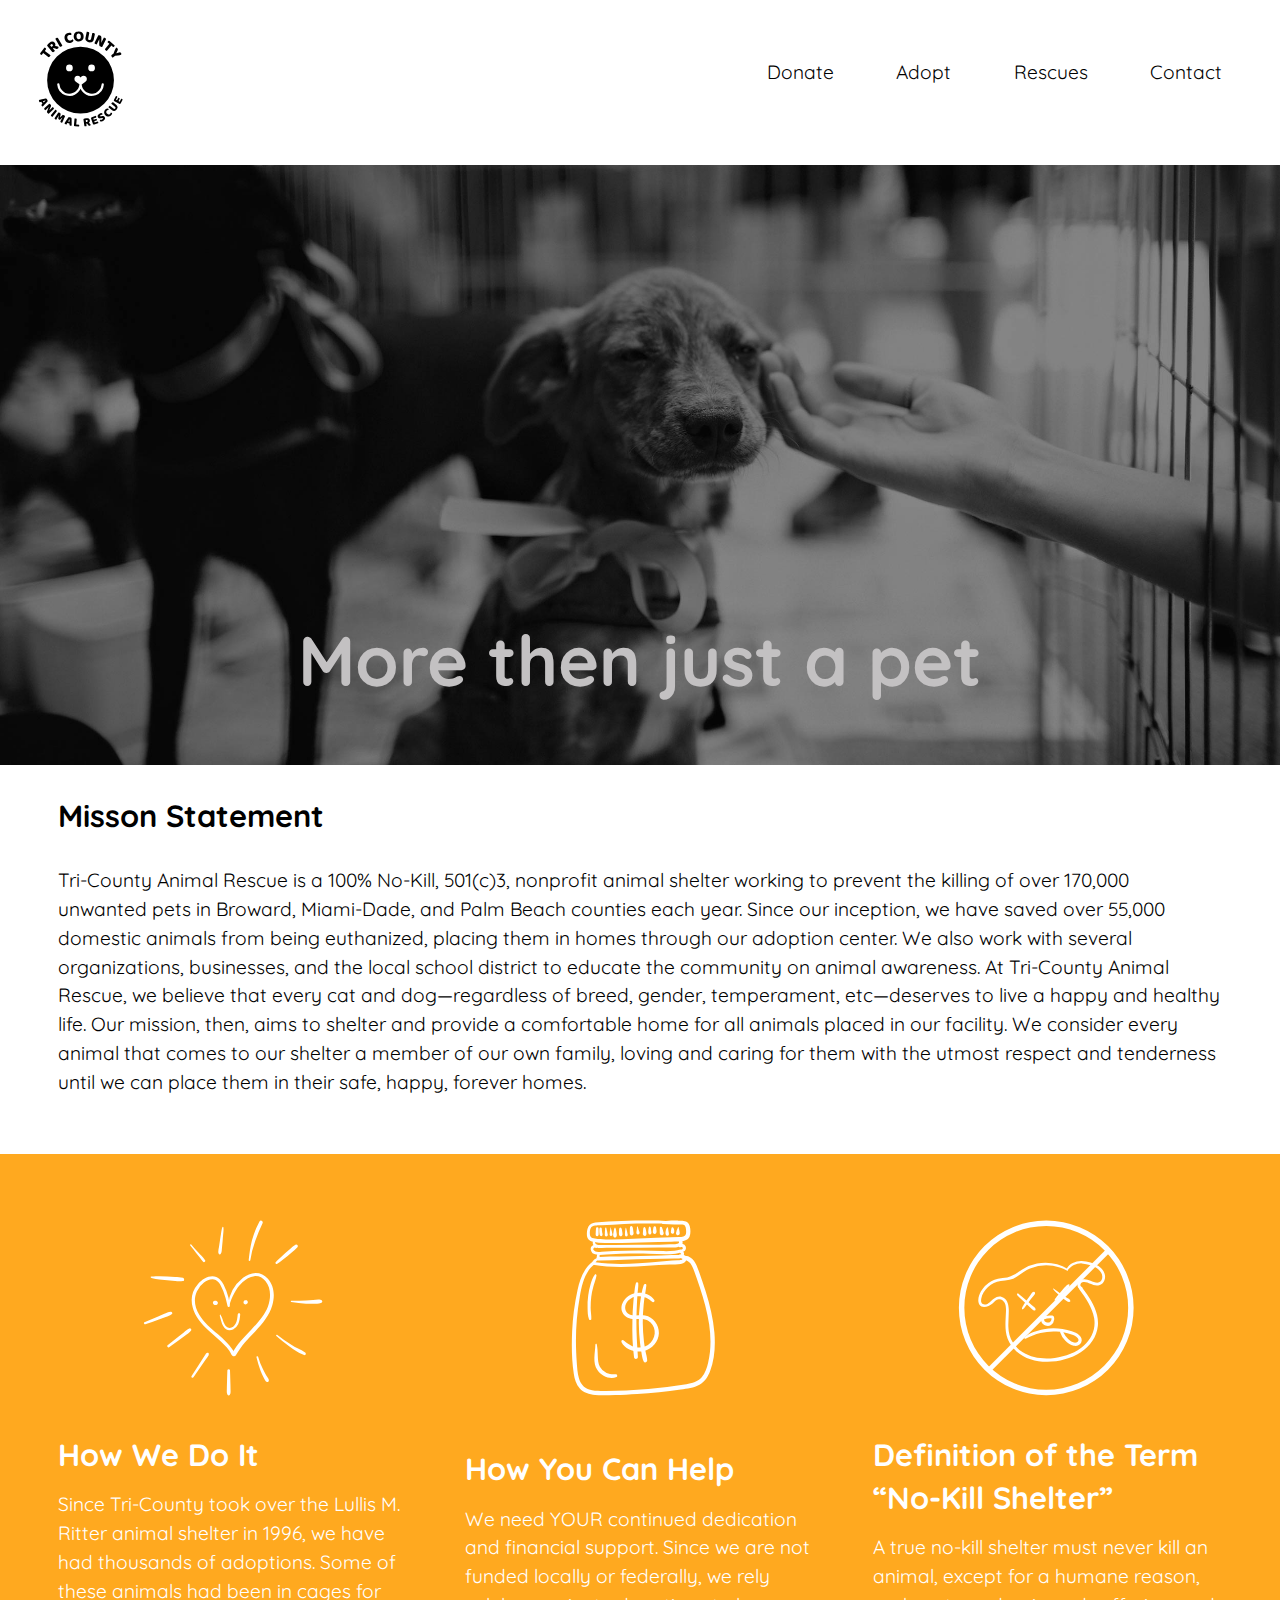
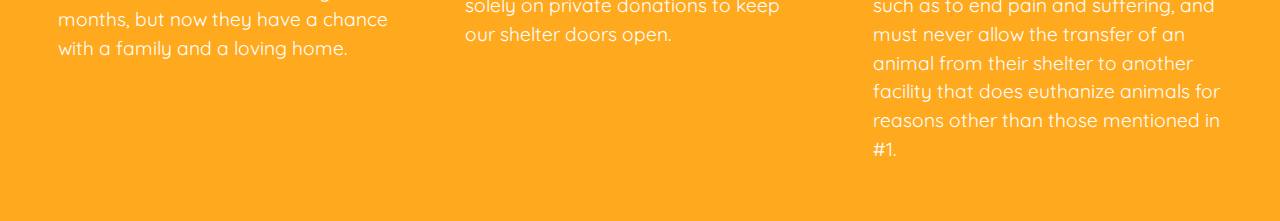
==== index.html @ fda8569e "Make html tags" ====
<!DOCTYPE html>
<html lang="en-ca">
<head>
  <meta charset="utf-8">
  <title>Tri County Animal Rescue</title>
  <meta name="viewport" content="width=device-width,initial-scale=1">
  <link href="css/modules.css" rel="stylesheet">
  <link href="css/grid.css" rel="stylesheet">
  <link href="css/type.css" rel="stylesheet">
  <link href="css/main.css" rel="stylesheet">
  <link href="https://fonts.googleapis.com/css?family=Quicksand&display=swap" rel="stylesheet">
</head>
<body>
  <header>
    <div class="grid gutter pad-t pad-b">
      <div class="unit xs-1-3 s-1-3 m-1-3 l-1-4">
        <a href="index.html"><img class="logo" src="images/tri-county-animal-rescue-logo.svg" alt=""></a>
      </div>
      <nav class="nav unit xs-2-3 s-2-3 m-2-3 l-3-4 pad-t">
        <ul class="list-group-inline text-right push-0">
          <li class="gutter"><a href="#"></a>Donate</li>
          <li class="gutter"><a href="adopt.html">Adopt</a></li>
          <li class="gutter"><a href="rescues.html">Rescues</a></li>
          <li class="gutter"><a href="contact.html">Contact</a></li>
        </ul>
      </nav>
    </div>
  </header>

  <div class="banner relative">
    <div class="banner-content gutter pad-b">
      <h1 class="banner-text push-0 tenamega pin-cb pad-b-2">More then just a pet</h1>
    </div>
  </div>

  <section>
    <div class="gutter-2 pad-t">
      <h2>Misson Statement</h2>
      <p class="pad-b">Tri-County Animal Rescue is a 100% No-Kill, 501(c)3, nonprofit animal shelter working to prevent the killing of over 170,000 unwanted pets in Broward, Miami-Dade, and Palm Beach counties each year. Since our inception, we have saved over 55,000 domestic animals from being euthanized, placing them in homes through our adoption center. We also work with several organizations, businesses, and the local school district to educate the community on animal awareness. At Tri-County Animal Rescue, we believe that every cat and dog—regardless of breed, gender, temperament, etc—deserves to live a happy and healthy life. Our mission, then, aims to shelter and provide a comfortable home for all animals placed in our facility. We consider every animal that comes to our shelter a member of our own family, loving and caring for them with the utmost respect and tenderness until we can place them in their safe, happy, forever homes.</p>
  </section>

      <main class="grid gutter pad-t">
        <div class="unit xs-1 s-1 m-1 l-1-3 gutter push pad-t">
          <div class="center-text push">
            <i class="icon i-192">
              <svg><use xlink:href="images/icons.svg#how-we-do-it"/></svg>
            </i>
          </div>
          <div class="push-1-4">
            <h2 class="push-1-2">How We Do It</h2>
            <p>Since Tri-County took over the Lullis M. Ritter animal shelter in 1996, we have had thousands of adoptions. Some of these animals had been in cages for months, but now they have a chance with a family and a loving home.</p>
          </div>
        </div>

        <div class="unit xs-1 s-1 m-1 l-1-3 center-piece gutter push pad-t">
          <div class="center-text push">
            <i class="icon i-192 center-text">
              <svg><use xlink:href="images/icons.svg#how-you-can-help"/></svg>
            </i>
          </div>
          <div class="push pad-t-1-2">
            <h2 class="push-1-2">How You Can Help</h2>
            <p>We need YOUR continued dedication and financial support. Since we are not funded locally or federally, we rely solely on private donations to keep our shelter doors open.</p>
          </div>
        </div>

        <div class="unit xs-1 s-1 m-1 l-1-3 gutter push pad-t">
          <div class="center-text push">
            <i class="icon i-192 center-text">
              <svg><use xlink:href="images/icons.svg#no-kill"/></svg>
            </i>
          </div>
          <div class="push-1-2">
            <h2 class="push-1-2">Definition of the Term “No-Kill Shelter”</h2>
            <p>A true no-kill shelter must never kill an animal, except for a humane reason, such as to end pain and suffering, and must never allow the transfer of an animal from their shelter to another facility that does euthanize animals for reasons other than those mentioned in #1.</p>
          </div>
        </div>
      </main>
    </body>
    </html>
---- css/modules.css ----
/*
 * Modulifier || Code released under the UNLICENSE
 * Code under other copyrights & licenses listed below.
 * https://modulifier.web-dev.tools/#responsive;images;list-group;embed;media-object;icons;hidden;positioning;nice-lists;forms;buttons;accessibility;print
 */

@-moz-viewport { width: device-width; scale: 1; }
@-ms-viewport { width: device-width; scale: 1; }
@-o-viewport { width: device-width; scale: 1; }
@-webkit-viewport { width: device-width; scale: 1; }
@viewport { width: device-width; scale: 1; }

html {
  box-sizing: border-box;
  -moz-text-size-adjust: 100%;
  -ms-text-size-adjust: 100%;
  -webkit-text-size-adjust: 100%;
  text-size-adjust: 100%;
}

*, *::before, *::after {
  box-sizing: inherit;
}

body {
  margin: 0;
}

article,
aside,
details,
figcaption,
figure,
footer,
header,
main,
menu,
nav,
section,
summary {
  display: block;
}

audio,
canvas,
progress,
video {
  display: inline-block;
  vertical-align: baseline;
}

template {
  display: none;
}

details {
  cursor: pointer;
}

audio:not([controls]) {
  display: none;
  height: 0;
}

a,
area,
button,
input,
label,
select,
textarea,
[tabindex] {
  -ms-touch-action: manipulation;
  touch-action: manipulation;
}

img {
  border: 0;
}

.img-flex,
.img-flex img {
  display: block;
  width: 100%;
}

svg {
  fill: currentColor;
}

svg:not(:root) {
  overflow: hidden;
}

svg.img-flex {
  width: 100%;
  height: 100%;
}

.image-replacement, .ir {
  overflow: hidden;
  direction: ltr;
  text-align: left;
  text-indent: 100%;
  white-space: nowrap;
}

.list-group, .list-group-inline, .list-group--inline {
  padding-left: 0;
  list-style-type: none;
}

.list-group > dd {
  margin-left: 0;
}

.list-group-inline::before,
.list-group-inline::after,
.list-group--inline::before,
.list-group--inline::after {
  content: "";
  display: table;
}

.list-group-inline::after,
.list-group--inline::after {
  clear: both;
}

.list-group-inline > li,
.list-group--inline > li {
  display: inline-block;
}

.list-group-inline > dt,
.list-group--inline > dt {
  clear: left;
  float: left;
  width: 11em;
}

.list-group-inline > dd,
.list-group--inline > dd {
  float: left;
  min-width: 12em;
}

.embed {
  margin-left: 0;
  margin-right: 0;
  overflow: hidden;
  position: relative;
  width: 100%;
}

.embed-1by1, .embed--1by1 {
  padding-top: 100%; /* Square */
}

.embed-4by3, .embed--4by3 {
  padding-top: 75%; /* Traditional TV/computer screens */
}

.embed-iso216, .embed--iso216 {
  padding-top: 70.92%; /* A-standard paper sizes */
}

.embed-3by2, .embed--3by2 {
  padding-top: 66.6%; /* Classic 35 mm film & most digital photos, landscape */
}

.embed-2by3, .embed--2by3 {
  padding-top: 150%; /* Classic 35 mm film & most digital photos, portrait */
}

.embed-golden, .embed--golden {
  padding-top: 61.8%; /* The Golden Ratio */
}

.embed-16by9, .embed--16by9 {
  padding-top: 56.25%; /* HD TV */
}

.embed-185by100, .embed--185by100 {
  padding-top: 54.05%; /* Common widescreen cinema */
}

.embed-24by10, .embed--24by10 {
  padding-top: 41.667%; /* Widescreen cinema: 2.4:1 */
}

.embed-3by1, .embed--3by1 {
  padding-top: 33.3333%; /* Panorama photos */
}

.embed-4by1, .embed--4by1 {
  padding-top: 25%; /* Polyvision */
}

.embed-5by1, .embed--5by1 {
  padding-top: 20%; /* Really wide... */
}

.embed-item, .embed__item {
  min-height: 100%;
  left: 0;
  position: absolute;
  top: 0;
  width: 100%;
}

.media {
  overflow: hidden;
}

.media-img, .media__img {
  float: left;
}

.media-img-reversed, .media__img--reversed {
  float: right;
}

.media-img-stacked, .media__img--stacked {
  float: none;
}

.media-body, .media__body {
  overflow: hidden;
  min-width: 12em; /* Slightly less than 200px, responsiveness built in */
}

.icon {
  display: inline-block;
  position: relative;
  background: transparent none no-repeat center center;
  background-size: contain;
  vertical-align: middle;
}

.i-16, .i--16 {
  height: 16px;
  width: 16px;
}

.i-18, .i--18 {
  height: 18px;
  width: 18px;
}

.i-20, .i--20 {
  height: 20px;
  width: 20px;
}

.i-24, .i--24 {
  height: 24px;
  width: 24px;
}

.i-32, .i--32 {
  height: 32px;
  width: 32px;
}

.i-48, .i--48 {
  height: 48px;
  width: 48px;
}

.i-64, .i--64 {
  height: 64px;
  width: 64px;
}

.i-96, .i--96 {
  height: 96px;
  width: 96px;
}

.i-128, .i--128 {
  height: 128px;
  width: 128px;
}

.i-192, .i--192 {
  height: 192px;
  width: 192px;
}

.i-256, .i--256 {
  height: 256px;
  width: 256px;
}

.icon img,
.icon svg {
  left: 0;
  height: 100%;
  position: absolute;
  top: 0;
  width: 100%;
  fill: currentColor;
}

.icon-label {
  vertical-align: middle;
}

.icon-link,
.icon-link:focus,
.icon-link:hover {
  text-decoration: none;
}

[hidden], .hidden {
  /* stylelint-disable declaration-no-important */
  display: none !important;
  visibility: hidden !important;
  /* stylelint-enable */
}

.visually-hidden {
  height: 1px;
  margin: -1px;
  overflow: hidden;
  padding: 0;
  position: absolute;
  width: 1px;
  border: 0;
  clip: rect(0 0 0 0);
  clip-path: inset(50%);
}

.visually-hidden.focusable:active, .visually-hidden.focusable:focus {
  height: auto;
  margin: 0;
  overflow: visible;
  position: static;
  width: auto;
  clip: auto;
  clip-path: none;
}

.invisible {
  visibility: hidden;
}

.chop,
.crop {
  overflow: hidden;
}

.truncate {
  max-width: 100%;
  overflow: hidden;
  width: 100%;
  text-overflow: ellipsis;
  white-space: nowrap;
}

.scrollable {
  max-width: 100%;
  overflow-x: auto;
  overflow-y: hidden;
  -webkit-overflow-scrolling: touch;
}

.flex-row {
  display: -webkit-flex;
  display: -ms-flexbox;
  display: flex;
}

.flex-justify {
  -webkit-justify-content: space-between;
  -ms-flex-pack: space-between;
  justify-content: space-between;
}

.flex-align-center {
  -webkit-align-items: center;
  -ms-flex-align: center;
  align-items: center;
}

.center-text,
.center-flow {
  text-align: center;
}

.center-block {
  margin-left: auto;
  margin-right: auto;
}

.no-auto-margins,
.not-centered {
  /* stylelint-disable declaration-no-important */
  margin-left: 0 !important;
  margin-right: 0 !important;
  /* stylelint-enable */
}

.center-content,
.center-content-vertical,
.center-contents,
.center-contents-vertical {
  display: -webkit-flex;
  display: -ms-flexbox;
  display: flex;
  -webkit-justify-content: center;
  -ms-flex-pack: center;
  justify-content: center;
  -webkit-align-items: center;
  -ms-flex-align: center;
  align-items: center;
  -webkit-align-content: center;
  -ms-flex-line-pack: center;
  align-content: center;
  -webkit-flex-direction: column wrap;
  -ms-flex-direction: column wrap;
  flex-flow: column wrap;
}

.center-content-start,
.center-content-vertical-start,
.center-contents-start,
.center-contents-vertical-start {
  display: -webkit-flex;
  display: -ms-flexbox;
  display: flex;
  -webkit-justify-content: center;
  -ms-flex-pack: center;
  justify-content: center;
  -webkit-flex-direction: column wrap;
  -ms-flex-direction: column wrap;
  flex-flow: column wrap;
}

.center-content-horizontal,
.center-contents-horizontal {
  display: -webkit-flex;
  display: -ms-flexbox;
  display: flex;
  -webkit-justify-content: center;
  -ms-flex-pack: center;
  justify-content: center;
  -webkit-align-items: center;
  -ms-flex-align: center;
  align-items: center;
  -webkit-align-content: center;
  -ms-flex-line-pack: center;
  align-content: center;
  -webkit-flex-direction: row wrap;
  -ms-flex-direction: row wrap;
  flex-flow: row wrap;
}

.clearfix::after {
  content: " ";
  display: block;
  clear: both;
}

.left {
  float: left;
}

.right {
  float: right;
}

.inline {
  display: inline;
}

.block {
  display: block;
}

.inline-block, .ib {
  display: inline-block;
}

.valign-top {
  vertical-align: top;
}

.valign-bottom {
  vertical-align: bottom;
}

.valign-middle {
  vertical-align: middle;
}

.fixed {
  position: fixed;
}

.relative {
  position: relative;
}

[class*="pin-"],
.absolute {
  position: absolute;
}

.static {
  position: static;
}

.zindex-1 {
  z-index: 1;
}

.zindex-2 {
  z-index: 2;
}

.zindex-3 {
  z-index: 3;
}

.zindex-1000 {
  z-index: 1000;
}

.pin-top-left,
.pin-left-top,
.pin-tl,
.pin-lt {
  top: 0;
  left: 0;
}

.pin-top-right,
.pin-right-top,
.pin-tr,
.pin-rt {
  top: 0;
  right: 0;
}

.pin-bottom-left,
.pin-left-bottom,
.pin-bl,
.pin-lb {
  bottom: 0;
  left: 0;
}

.pin-bottom-right,
.pin-right-bottom,
.pin-br,
.pin-rb {
  bottom: 0;
  right: 0;
}

.pin-top-center,
.pin-center-top,
.pin-tc,
.pin-ct {
  left: 50%;
  top: 0;
  transform: translateX(-50%);
}

.pin-bottom-center,
.pin-center-bottom,
.pin-bc,
.pin-cb {
  bottom: 0;
  left: 50%;
  transform: translateX(-50%);
}

.pin-center-left,
.pin-left-center,
.pin-cl,
.pin-lc {
  left: 0;
  top: 50%;
  transform: translateY(-50%);
}

.pin-center-right,
.pin-right-center,
.pin-cr,
.pin-rc {
  right: 0;
  top: 50%;
  transform: translateY(-50%);
}

.pin-center, .pin-c {
  left: 50%;
  top: 50%;
  transform: translate(-50%, -50%);
}

.width-quarter, .w-1-4 {
  width: 25%;
}

.width-half, .w-1-2 {
  width: 50%;
}

.width-full, .w-1 {
  width: 100%;
}

.height-quarter, .h-1-4 {
  height: 25%;
}

.height-half, .h-1-2 {
  height: 50%;
}

.height-full, .h-1 {
  height: 100%;
}

.height-win-quarter, .h-w-1-4 {
  height: 25vh;
  max-height: 46em;
}

.height-win-half, .h-w-1-2 {
  height: 50vh;
  max-height: 46em;
}

.height-win-full, .h-w-1 {
  height: 100vh;
  max-height: 46em;
}

ul {
  list-style-type: none;
}

ul > li::before {
  content: "·";
  float: left;
  margin-left: -1.6em;
  width: 1.3em;
  text-align: right;
}

ol {
  counter-reset: ol-simple-numbers;
  list-style-type: none;
}

ol > li::before {
  float: left;
  margin-left: -1.6em;
  width: 1.3em;
  counter-increment: ol-simple-numbers;
  content: counter(ol-simple-numbers);
  text-align: right;
}

.list-group > li::before,
.list-group-inline > li::before,
.list-group--inline > li::before {
  content: none;
}

/* stylelint-disable no-descending-specificity */

/*
 * (c) Nicolas Gallagher and Jonathan Neal of Normalize.css || MIT License
 *     https://necolas.github.io/normalize.css/
 */

button,
input,
optgroup,
select,
textarea {
  color: inherit;
  font: inherit;
  margin: 0;
}

button,
input {
  overflow: visible;
}

button,
select {
  text-transform: none;
}

button,
html [type="button"],
[type="reset"],
[type="submit"] {
  -webkit-appearance: button;
  cursor: pointer;
}

button[disabled],
html input[disabled] {
  cursor: default;
}

button::-moz-focus-inner,
input::-moz-focus-inner {
  border: 0;
  padding: 0;
}

[type="checkbox"],
[type="radio"] {
  opacity: 0;
  position: absolute;
  height: 1px;
  width: 1px;
}

[type="number"]::-webkit-inner-spin-button,
[type="number"]::-webkit-outer-spin-button {
  height: auto;
}

[type="search"]::-webkit-search-cancel-button,
[type="search"]::-webkit-search-decoration {
  -webkit-appearance: none;
}

fieldset {
  padding-left: 0;
  padding-right: 0;

  border: 0;
  border-top: 2px solid #666;
}

legend {
  color: inherit;
  display: table;
  max-width: 100%;
  padding: 0 .3em 0 0;
  white-space: normal;

  border: 0;

  font-weight: bold;
}

optgroup {
  font-weight: bold;
}

::-webkit-input-placeholder {
  color: inherit;
  opacity: .54;
}

::-webkit-file-upload-button {
  -webkit-appearance: button;
  font: inherit;
}

/* End Normalize.css code */

label,
.label-block {
  display: block;
  cursor: pointer;
}

[type="checkbox"] + label,
[type="radio"] + label,
.label-inline {
  display: inline-block;
}

input:not([type]),
[type="text"],
[type="number"],
[type="search"],
[type="url"],
[type="email"],
[type="password"],
[type="tel"],
[type="datetime-local"],
[type="month"],
[type="week"],
[type="date"],
[type="time"],
[type="range"],
select,
textarea {
  -moz-appearance: none;
  -webkit-appearance: none;
  appearance: none;
}

input,
textarea {
  display: block;
  width: 100%;

  background-color: #fff;
  border: 2px solid #666;
  border-radius: 0;
}

label {
  vertical-align: middle;
}

textarea {
  max-width: 100%;
  min-height: 4em;
  overflow: auto;
}

[type="color"] {
  display: inline-block;
  width: 2em;
}

select {
  display: block;
  width: 100%;

  background-image: url("data:image/svg+xml,%3Csvg xmlns='http://www.w3.org/2000/svg' width='256' height='256' viewBox='0 0 256 256'%3E%3Cpath fill='none' stroke='%23000' stroke-miterlimit='10' stroke-width='70' d='M36.3 82.1l91.9 91.8 91.5-91.8'/%3E%3C/svg%3E");
  background-repeat: no-repeat;
  background-position: calc(100% - .4em) center;
  background-size: 18px auto;
  background-color: #fff;
  border: 2px solid #666;
  border-radius: 0;
}

[type="checkbox"] + label::before {
  content: " ";
  display: inline-block;
  height: 1.8em;
  margin-right: .3em;
  position: relative;
  vertical-align: middle;
  top: -.1em;
  width: 1.8em;

  background-color: #fff;
  background-size: cover;
  border: 2px solid #666;

  line-height: inherit;
}

[type="checkbox"]:checked + label::before {
  background-image: url("data:image/svg+xml,%3Csvg xmlns='http://www.w3.org/2000/svg' width='256' height='256' viewBox='0 0 256 256'%3E%3Cpath fill='none' stroke='%23000' stroke-miterlimit='10' stroke-width='50' d='M49.9 130.1l50.8 50.7L206.1 75.2'/%3E%3C/svg%3E");
}

[type="checkbox"]:focus + label::before {
  outline: 3px solid #000;
  z-index: 1000;
}

[type="radio"] + label::before {
  content: " ";
  display: inline-block;
  height: 1.8em;
  margin-right: .3em;
  position: relative;
  vertical-align: middle;
  top: -.1em;
  width: 1.8em;

  background-color: #fff;
  background-size: cover;
  border: 2px solid #666;
  border-radius: 50%;

  line-height: inherit;
}

[type="radio"]:checked + label::before {
  background-image: url("data:image/svg+xml,%3Csvg xmlns='http://www.w3.org/2000/svg' width='256' height='256' viewBox='0 0 256 256'%3E%3Ccircle cx='128' cy='128' r='70.4'/%3E%3C/svg%3E");
}

[type="radio"]:focus + label::before,
[type="radio"] + label:focus::before {
  box-shadow: 0 0 0 3px #000;
  z-index: 1000;
}

[type="range"] {
  border: 0;
  background-color: #fff;
}

[type="range"]::-webkit-slider-runnable-track {
  height: 6px;

  -webkit-appearance: none;
  appearance: none;
  background-color: #ccc;
  border: 0;
  border-radius: 3px;
}

[type="range"]:active::-webkit-slider-runnable-track {
  background-color: #ccc;
}

[type="range"]::-moz-range-track {
  height: 6px;

  -moz-appearance: none;
  appearance: none;
  background-color: #ccc;
  border: 0;
  border-radius: 3px;
}

[type="range"]:active::-moz-range-track {
  background-color: #ccc;
}

[type="range"]::-ms-track {
  height: 6px;

  -ms-appearance: none;
  appearance: none;
  background-color: #ccc;
  border: 0;
  border-radius: 3px;
}

[type="range"]:active::-ms-track {
  background-color: #ccc;
}

[type="range"]::-webkit-slider-thumb {
  margin-top: -4px;
  height: 16px;
  width: 16px;

  -webkit-appearance: none;
  appearance: none;
  background-color: #000;
  border: none;
  border-radius: 50%;
}

[type="range"]:hover::-webkit-slider-thumb {
  background-color: #000;
}

[type="range"]:active::-webkit-slider-thumb {
  background-color: #000;
}

[type="range"]::-moz-range-thumb {
  margin-top: -4px;
  height: 16px;
  width: 16px;

  -webkit-appearance: none;
  appearance: none;
  background-color: #000;
  border: none;
  border-radius: 50%;
}

[type="range"]:hover::-moz-range-thumb {
  background-color: #000;
}

[type="range"]:active::-moz-range-thumb {
  background-color: #000;
}

[type="range"]::-ms-thumb {
  margin-top: -4px;
  height: 16px;
  width: 16px;

  -webkit-appearance: none;
  appearance: none;
  background-color: #000;
  border: none;
  border-radius: 50%;
}

[type="range"]:hover::-ms-thumb {
  background-color: #000;
}

[type="range"]:active::-ms-thumb {
  background-color: #000;
}

[type="checkbox"].hide-custom-input + label::before,
[type="checkbox"] + .hide-custom-input::before,
[type="radio"].hide-custom-input + label::before,
[type="radio"] + .hide-custom-input::before {
  content: none;
  display: none;
}

/* stylelint-enable */

.link-box {
  display: block;
  text-decoration: none;
}

/* stylelint-disable no-descending-specificity */

button,
.btn {
  cursor: pointer;
  display: inline-block;
  margin: 0;
  overflow: visible;
  padding: .375em .75em .42em;
  -webkit-appearance: none;
  -moz-appearance: none;
  appearance: none;
  background-color: #333;
  border-radius: 4px;
  border: 3px solid #333;
  color: #fff;
  font: inherit;
  text-decoration: none;
  text-transform: none;
}

button::-moz-focus-inner {
  border: 0;
  padding: 0;
}

/* stylelint-enable */

button:focus,
button:hover,
.btn:focus,
.btn:hover {
  background-color: #000;
  border-color: #000;
  color: #fff;
}

button[disabled] {
  cursor: default;
}

.btn-light, .btn--light {
  background-color: #e2e2e2;
  border-color: #e2e2e2;
  color: #000;
}

.btn-light:focus,
.btn-light:hover,
.btn--light:focus,
.btn--light:hover {
  background-color: #666;
  border-color: #666;
  color: #fff;
}

.btn-ghost,
.btn--ghost {
  background-color: transparent;
  border-color: #333;
  color: #000;
}

.btn-ghost:focus,
.btn-ghost:hover,
.btn--ghost:focus,
.btn--ghost:hover {
  background-color: #e2e2e2;
  border-color: #000;
  color: #000;
}

.btn-link {
  display: inline;
  padding: 0;
  background-color: transparent;
  border-radius: 0;
  border: 0;
  color: inherit;
}

.btn-link:focus,
.btn-link:hover {
  background-color: transparent;
  color: inherit;
}

a:hover, a:active {
  outline: none;
}

a:focus,
[tabindex="0"]:focus,
details:focus,
summary:focus,
input:focus,
textarea:focus,
button:focus,
select:focus {
  outline: 3px solid #000;
  outline-offset: 0;
}

a:focus, [tabindex="0"]:focus {
  outline-offset: 3px;
}

.skip-links {
  margin: 0;
  padding: 0;
  list-style-type: none;
}

.skip-links > li::before {
  content: none; /* Remove the bullets if nice lists is selected */
}

.skip-links a,
.skip-links button {
  padding: .5em .75em;
  position: absolute;
  top: -10em;
  z-index: 10000; /* To make sure they're always on top */
  background-color: #000;
  border: 0;
  color: #fff;
  font-size: 1.125rem;
  font-weight: bold;
  text-decoration: none;
}

.skip-links a:focus,
.skip-links button:focus {
  outline-offset: 3px;
  top: 0;
}

[aria-busy="true"] {
  cursor: progress;
}

[aria-controls] {
  cursor: pointer;
}

[aria-disabled] {
  cursor: default;
}

.print-only {
  display: none;
  visibility: hidden;
}

.page-break-before {
  page-break-before: always;
}

.page-break-after {
  page-break-after: always;
}

.no-page-break-inside {
  page-break-inside: avoid;
}

@media print {

  /* stylelint-disable declaration-no-important */

  .no-print {
    display: none !important;
    visibility: hidden !important;
  }

  .print-only,
  .force-print {
    display: block !important;
    visibility: visible !important;
  }

  /* stylelint-enable */

  .visually-hidden.force-print {
    height: auto;
    margin: 0;
    overflow: visible;
    padding: 0;
    position: static;
    width: auto;
    border: 0;
    clip: initial;
    clip-path: none;
  }

  /*
   * (c) Fabien Sa || MIT License
   *     http://bafs.github.io/Gutenberg/
   */

  table,
  blockquote,
  pre,
  code,
  figure,
  li,
  hr,
  ul,
  ol,
  a,
  tr {
    page-break-inside: avoid;
  }

  h1, h2, h3, h4, h5, h6, p, a {
    orphans: 3;
    widows: 3;
  }

  h1,
  h2,
  h3,
  h4,
  h5,
  h6 {
    page-break-after: avoid;
    page-break-inside: avoid;
  }

  h1 + p,
  h2 + p,
  h3 + p,
  h4 + p,
  h5 + p,
  h6 + p {
    page-break-before: avoid;
  }

  img {
    page-break-after: auto;
    page-break-before: auto;
    page-break-inside: avoid;
  }

  /* stylelint-disable declaration-no-important */

  pre {
    white-space: pre-wrap !important;
    word-wrap: break-word;
  }

  /* stylelint-enable */

  /* End Gutenberg code */

  /*
   * (c) HTML5 Boilerplate || MIT License
   *     https://html5boilerplate.com/
   */

  /* stylelint-disable declaration-no-important */

  *, *::before, *::after, *::first-letter, *::first-line {
    background: none transparent !important;
    color: #000 !important;
    box-shadow: none !important;
    text-shadow: none !important;
  }

  /* stylelint-enable */

  a, a:visited {
    text-decoration: underline;
  }

  a[href]::after {
    content: " (" attr(href) ")";
  }

  abbr[title]::after {
    content: " (" attr(title) ")";
  }

  a[href^="#"]::after,
  a[href^="javascript:"]::after,
  a.no-print-href::after,
  a.href-no-print::after {
    content: "";
  }

  thead {
    display: table-header-group;
  }

  /* End HTML5 Boilerplate code */

}
---- css/grid.css ----
/*
  Gridifier || Code released under the UNLICENSE
  https://gridifier.web-dev.tools/#xs,4,0,0,0;s,4,25,0,0;m,4,38,1,1;l,4,60,1,1
*/

.grid {
  margin: 0;
  padding: 0;
  letter-spacing: -.31em;
  text-rendering: optimizeSpeed;
  display: -webkit-flex;
  display: -ms-flexbox;
  display: flex;
  -webkit-flex-flow: row wrap;
  -ms-flex-flow: row wrap;
  flex-flow: row wrap;
}

.grid-bottom {
  -webkit-align-items: flex-end;
  -ms-align-items: flex-end;
  align-items: flex-end;
}

.grid-middle {
  -webkit-align-items: center;
  -ms-align-items: center;
  align-items: center;
}

.grid-stretch {
  -webkit-align-items: stretch;
  -ms-align-items: stretch;
  align-items: stretch;
}

.opera-only :-o-prefocus,
.grid {
  word-spacing: -.43em;
}

.unit {
  letter-spacing: normal;
  text-rendering: auto;
  vertical-align: top;
  word-spacing: normal;
  display: inline-block;
  visibility: visible;
}

.grid-bottom .unit {
  vertical-align: bottom;
}

.grid-middle .unit {
  vertical-align: middle;
}

[class*="unit-push-"],
[class*="unit-pull-"] {
  position: relative;
}

.unit-content-distribute {
  display: -ms-flexbox;
  display: -webkit-flex;
  display: flex;
  -ms-flex-direction: column;
  -webkit-flex-direction: column;
  flex-direction: column;
  -ms-flex-pack: justify;
  -webkit-justify-content: space-between;
  justify-content: space-between;
}

.unit-content-center,
.unit-content-center-vertical {
  display: -webkit-flex;
  display: -ms-flexbox;
  display: flex;
  -webkit-justify-content: center;
  -ms-flex-pack: center;
  justify-content: center;
  -webkit-align-items: center;
  -ms-flex-align: center;
  align-items: center;
  -webkit-align-content: center;
  -ms-flex-line-pack: center;
  align-content: center;
  -webkit-flex-direction: column wrap;
  -ms-flex-direction: column wrap;
  flex-flow: column wrap;
}

.unit-content-center-horizontal {
  display: -webkit-flex;
  display: -ms-flexbox;
  display: flex;
  -webkit-justify-content: center;
  -ms-flex-pack: center;
  justify-content: center;
  -webkit-align-items: center;
  -ms-flex-align: center;
  align-items: center;
  -webkit-align-content: center;
  -ms-flex-line-pack: center;
  align-content: center;
  -webkit-flex-direction: row wrap;
  -ms-flex-direction: row wrap;
  flex-flow: row wrap;
}

.content-fill,
.content-stretch {
  -ms-flex-grow: 2;
  -webkit-flex-grow: 2;
  flex-grow: 2;
  max-width: 100%; /* @bugfix: IE 10, 11 */
}

.content-shrink {
  -ms-align-self: center;
  -webkit-align-self: center;
  align-self: center;
}

.unit-xs-hidden,
.xs-0 {
  display: none;
  visibility: hidden;
}

.unit-xs-centered {
  margin: 0 auto;
}

.unit-xs-1,
.xs-1 {
  display: block;
  visibility: visible;
  width: 100%;
}

.unit-xs-1-2,
.xs-1-2 {
  width: 50%;
}

.unit-xs-1-3,
.xs-1-3 {
  width: 33.3333%;
}

.unit-xs-2-3,
.xs-2-3 {
  width: 66.6667%;
}

.unit-xs-1-4,
.xs-1-4 {
  width: 25%;
}

.unit-xs-3-4,
.xs-3-4 {
  width: 75%;
}

.unit-xs-1-2,
.xs-1-2,
.unit-xs-1-3,
.xs-1-3,
.unit-xs-2-3,
.xs-2-3,
.unit-xs-1-4,
.xs-1-4,
.unit-xs-3-4,
.xs-3-4 {
  display: inline-block;
  visibility: visible;
}

.unit-xs-1-2[class*="-content-"],
.xs-1-2[class*="-content-"],
.unit-xs-1-3[class*="-content-"],
.xs-1-3[class*="-content-"],
.unit-xs-2-3[class*="-content-"],
.xs-2-3[class*="-content-"],
.unit-xs-1-4[class*="-content-"],
.xs-1-4[class*="-content-"],
.unit-xs-3-4[class*="-content-"],
.xs-3-4[class*="-content-"] {
  display: -webkit-flex;
  display: -ms-flexbox;
  display: flex;
}

.unit-xs-content-distribute,
.xs-content-distribute {
  display: -ms-flexbox;
  display: -webkit-flex;
  display: flex;
  -ms-flex-direction: column;
  -webkit-flex-direction: column;
  flex-direction: column;
  -ms-flex-pack: justify;
  -webkit-justify-content: space-between;
  justify-content: space-between;
}

.unit-xs-content-center,
.unit-xs-content-center-vertical {
  display: -webkit-flex;
  display: -ms-flexbox;
  display: flex;
  -webkit-justify-content: center;
  -ms-flex-pack: center;
  justify-content: center;
  -webkit-align-items: center;
  -ms-flex-align: center;
  align-items: center;
  -webkit-align-content: center;
  -ms-flex-line-pack: center;
  align-content: center;
  -webkit-flex-direction: column wrap;
  -ms-flex-direction: column wrap;
  flex-flow: column wrap;
}

.unit-xs-content-center-horizontal {
  display: -webkit-flex;
  display: -ms-flexbox;
  display: flex;
  -webkit-justify-content: center;
  -ms-flex-pack: center;
  justify-content: center;
  -webkit-align-items: center;
  -ms-flex-align: center;
  align-items: center;
  -webkit-align-content: center;
  -ms-flex-line-pack: center;
  align-content: center;
  -webkit-flex-direction: row wrap;
  -ms-flex-direction: row wrap;
  flex-flow: row wrap;
}

.xs-content-fill,
.xs-content-stretch {
  -ms-flex-grow: 2;
  -webkit-flex-grow: 2;
  flex-grow: 2;
  max-width: 100%; /* @bugfix: IE 10, 11 */
}

.xs-content-shrink {
  -ms-align-self: center;
  -webkit-align-self: center;
  align-self: center;
}

@media only screen and (min-width: 25em) {

  .unit-s-hidden,
  .s-0 {
    display: none;
    visibility: hidden;
  }

  .unit-s-centered {
    margin: 0 auto;
  }

  .unit-s-1,
  .s-1 {
    display: block;
    visibility: visible;
    width: 100%;
  }

  .unit-s-1-2,
  .s-1-2 {
    width: 50%;
  }

  .unit-s-1-3,
  .s-1-3 {
    width: 33.3333%;
  }

  .unit-s-2-3,
  .s-2-3 {
    width: 66.6667%;
  }

  .unit-s-1-4,
  .s-1-4 {
    width: 25%;
  }

  .unit-s-3-4,
  .s-3-4 {
    width: 75%;
  }

  .unit-s-1-2,
  .s-1-2,
  .unit-s-1-3,
  .s-1-3,
  .unit-s-2-3,
  .s-2-3,
  .unit-s-1-4,
  .s-1-4,
  .unit-s-3-4,
  .s-3-4 {
    display: inline-block;
    visibility: visible;
  }

  .unit-s-1-2[class*="-content-"],
  .s-1-2[class*="-content-"],
  .unit-s-1-3[class*="-content-"],
  .s-1-3[class*="-content-"],
  .unit-s-2-3[class*="-content-"],
  .s-2-3[class*="-content-"],
  .unit-s-1-4[class*="-content-"],
  .s-1-4[class*="-content-"],
  .unit-s-3-4[class*="-content-"],
  .s-3-4[class*="-content-"] {
    display: -webkit-flex;
    display: -ms-flexbox;
    display: flex;
  }

  .unit-s-content-distribute,
  .s-content-distribute {
    display: -ms-flexbox;
    display: -webkit-flex;
    display: flex;
    -ms-flex-direction: column;
    -webkit-flex-direction: column;
    flex-direction: column;
    -ms-flex-pack: justify;
    -webkit-justify-content: space-between;
    justify-content: space-between;
  }

  .unit-s-content-center,
  .unit-s-content-center-vertical {
    display: -webkit-flex;
    display: -ms-flexbox;
    display: flex;
    -webkit-justify-content: center;
    -ms-flex-pack: center;
    justify-content: center;
    -webkit-align-items: center;
    -ms-flex-align: center;
    align-items: center;
    -webkit-align-content: center;
    -ms-flex-line-pack: center;
    align-content: center;
    -webkit-flex-direction: column wrap;
    -ms-flex-direction: column wrap;
    flex-flow: column wrap;
  }

  .unit-s-content-center-horizontal {
    display: -webkit-flex;
    display: -ms-flexbox;
    display: flex;
    -webkit-justify-content: center;
    -ms-flex-pack: center;
    justify-content: center;
    -webkit-align-items: center;
    -ms-flex-align: center;
    align-items: center;
    -webkit-align-content: center;
    -ms-flex-line-pack: center;
    align-content: center;
    -webkit-flex-direction: row wrap;
    -ms-flex-direction: row wrap;
    flex-flow: row wrap;
  }

  .s-content-fill,
  .s-content-stretch {
    -ms-flex-grow: 2;
    -webkit-flex-grow: 2;
    flex-grow: 2;
    max-width: 100%; /* @bugfix: IE 10, 11 */
  }

  .s-content-shrink {
    -ms-align-self: center;
    -webkit-align-self: center;
    align-self: center;
  }

}

@media only screen and (min-width: 38em) {

  .unit-m-hidden,
  .m-0 {
    display: none;
    visibility: hidden;
  }

  .unit-m-centered {
    margin: 0 auto;
  }

  .unit-m-1,
  .m-1 {
    display: block;
    visibility: visible;
    width: 100%;
  }

  .unit-offset-m-0 {
    margin-left: 0;
  }

  .unit-push-m-0,
  .unit-pull-m-0 {
    left: 0;
  }

  .unit-m-1-2,
  .m-1-2 {
    width: 50%;
  }

  .unit-offset-m-1-2 {
    margin-left: 50%;
  }

  .unit-push-m-1-2 {
    left: 50%;
  }

  .unit-pull-m-1-2 {
    left: -50%;
  }

  .unit-m-1-3,
  .m-1-3 {
    width: 33.3333%;
  }

  .unit-offset-m-1-3 {
    margin-left: 33.3333%;
  }

  .unit-push-m-1-3 {
    left: 33.3333%;
  }

  .unit-pull-m-1-3 {
    left: -33.3333%;
  }

  .unit-m-2-3,
  .m-2-3 {
    width: 66.6667%;
  }

  .unit-offset-m-2-3 {
    margin-left: 66.6667%;
  }

  .unit-push-m-2-3 {
    left: 66.6667%;
  }

  .unit-pull-m-2-3 {
    left: -66.6667%;
  }

  .unit-m-1-4,
  .m-1-4 {
    width: 25%;
  }

  .unit-offset-m-1-4 {
    margin-left: 25%;
  }

  .unit-push-m-1-4 {
    left: 25%;
  }

  .unit-pull-m-1-4 {
    left: -25%;
  }

  .unit-m-3-4,
  .m-3-4 {
    width: 75%;
  }

  .unit-offset-m-3-4 {
    margin-left: 75%;
  }

  .unit-push-m-3-4 {
    left: 75%;
  }

  .unit-pull-m-3-4 {
    left: -75%;
  }

  .unit-m-1-2,
  .m-1-2,
  .unit-m-1-3,
  .m-1-3,
  .unit-m-2-3,
  .m-2-3,
  .unit-m-1-4,
  .m-1-4,
  .unit-m-3-4,
  .m-3-4 {
    display: inline-block;
    visibility: visible;
  }

  .unit-m-1-2[class*="-content-"],
  .m-1-2[class*="-content-"],
  .unit-m-1-3[class*="-content-"],
  .m-1-3[class*="-content-"],
  .unit-m-2-3[class*="-content-"],
  .m-2-3[class*="-content-"],
  .unit-m-1-4[class*="-content-"],
  .m-1-4[class*="-content-"],
  .unit-m-3-4[class*="-content-"],
  .m-3-4[class*="-content-"] {
    display: -webkit-flex;
    display: -ms-flexbox;
    display: flex;
  }

  .unit-m-content-distribute,
  .m-content-distribute {
    display: -ms-flexbox;
    display: -webkit-flex;
    display: flex;
    -ms-flex-direction: column;
    -webkit-flex-direction: column;
    flex-direction: column;
    -ms-flex-pack: justify;
    -webkit-justify-content: space-between;
    justify-content: space-between;
  }

  .unit-m-content-center,
  .unit-m-content-center-vertical {
    display: -webkit-flex;
    display: -ms-flexbox;
    display: flex;
    -webkit-justify-content: center;
    -ms-flex-pack: center;
    justify-content: center;
    -webkit-align-items: center;
    -ms-flex-align: center;
    align-items: center;
    -webkit-align-content: center;
    -ms-flex-line-pack: center;
    align-content: center;
    -webkit-flex-direction: column wrap;
    -ms-flex-direction: column wrap;
    flex-flow: column wrap;
  }

  .unit-m-content-center-horizontal {
    display: -webkit-flex;
    display: -ms-flexbox;
    display: flex;
    -webkit-justify-content: center;
    -ms-flex-pack: center;
    justify-content: center;
    -webkit-align-items: center;
    -ms-flex-align: center;
    align-items: center;
    -webkit-align-content: center;
    -ms-flex-line-pack: center;
    align-content: center;
    -webkit-flex-direction: row wrap;
    -ms-flex-direction: row wrap;
    flex-flow: row wrap;
  }

  .m-content-fill,
  .m-content-stretch {
    -ms-flex-grow: 2;
    -webkit-flex-grow: 2;
    flex-grow: 2;
    max-width: 100%; /* @bugfix: IE 10, 11 */
  }

  .m-content-shrink {
    -ms-align-self: center;
    -webkit-align-self: center;
    align-self: center;
  }

}

@media only screen and (min-width: 60em) {

  .unit-l-hidden,
  .l-0 {
    display: none;
    visibility: hidden;
  }

  .unit-l-centered {
    margin: 0 auto;
  }

  .unit-l-1,
  .l-1 {
    display: block;
    visibility: visible;
    width: 100%;
  }

  .unit-offset-l-0 {
    margin-left: 0;
  }

  .unit-push-l-0,
  .unit-pull-l-0 {
    left: 0;
  }

  .unit-l-1-2,
  .l-1-2 {
    width: 50%;
  }

  .unit-offset-l-1-2 {
    margin-left: 50%;
  }

  .unit-push-l-1-2 {
    left: 50%;
  }

  .unit-pull-l-1-2 {
    left: -50%;
  }

  .unit-l-1-3,
  .l-1-3 {
    width: 33.3333%;
  }

  .unit-offset-l-1-3 {
    margin-left: 33.3333%;
  }

  .unit-push-l-1-3 {
    left: 33.3333%;
  }

  .unit-pull-l-1-3 {
    left: -33.3333%;
  }

  .unit-l-2-3,
  .l-2-3 {
    width: 66.6667%;
  }

  .unit-offset-l-2-3 {
    margin-left: 66.6667%;
  }

  .unit-push-l-2-3 {
    left: 66.6667%;
  }

  .unit-pull-l-2-3 {
    left: -66.6667%;
  }

  .unit-l-1-4,
  .l-1-4 {
    width: 25%;
  }

  .unit-offset-l-1-4 {
    margin-left: 25%;
  }

  .unit-push-l-1-4 {
    left: 25%;
  }

  .unit-pull-l-1-4 {
    left: -25%;
  }

  .unit-l-3-4,
  .l-3-4 {
    width: 75%;
  }

  .unit-offset-l-3-4 {
    margin-left: 75%;
  }

  .unit-push-l-3-4 {
    left: 75%;
  }

  .unit-pull-l-3-4 {
    left: -75%;
  }

  .unit-l-1-2,
  .l-1-2,
  .unit-l-1-3,
  .l-1-3,
  .unit-l-2-3,
  .l-2-3,
  .unit-l-1-4,
  .l-1-4,
  .unit-l-3-4,
  .l-3-4 {
    display: inline-block;
    visibility: visible;
  }

  .unit-l-1-2[class*="-content-"],
  .l-1-2[class*="-content-"],
  .unit-l-1-3[class*="-content-"],
  .l-1-3[class*="-content-"],
  .unit-l-2-3[class*="-content-"],
  .l-2-3[class*="-content-"],
  .unit-l-1-4[class*="-content-"],
  .l-1-4[class*="-content-"],
  .unit-l-3-4[class*="-content-"],
  .l-3-4[class*="-content-"] {
    display: -webkit-flex;
    display: -ms-flexbox;
    display: flex;
  }

  .unit-l-content-distribute,
  .l-content-distribute {
    display: -ms-flexbox;
    display: -webkit-flex;
    display: flex;
    -ms-flex-direction: column;
    -webkit-flex-direction: column;
    flex-direction: column;
    -ms-flex-pack: justify;
    -webkit-justify-content: space-between;
    justify-content: space-between;
  }

  .unit-l-content-center,
  .unit-l-content-center-vertical {
    display: -webkit-flex;
    display: -ms-flexbox;
    display: flex;
    -webkit-justify-content: center;
    -ms-flex-pack: center;
    justify-content: center;
    -webkit-align-items: center;
    -ms-flex-align: center;
    align-items: center;
    -webkit-align-content: center;
    -ms-flex-line-pack: center;
    align-content: center;
    -webkit-flex-direction: column wrap;
    -ms-flex-direction: column wrap;
    flex-flow: column wrap;
  }

  .unit-l-content-center-horizontal {
    display: -webkit-flex;
    display: -ms-flexbox;
    display: flex;
    -webkit-justify-content: center;
    -ms-flex-pack: center;
    justify-content: center;
    -webkit-align-items: center;
    -ms-flex-align: center;
    align-items: center;
    -webkit-align-content: center;
    -ms-flex-line-pack: center;
    align-content: center;
    -webkit-flex-direction: row wrap;
    -ms-flex-direction: row wrap;
    flex-flow: row wrap;
  }

  .l-content-fill,
  .l-content-stretch {
    -ms-flex-grow: 2;
    -webkit-flex-grow: 2;
    flex-grow: 2;
    max-width: 100%; /* @bugfix: IE 10, 11 */
  }

  .l-content-shrink {
    -ms-align-self: center;
    -webkit-align-self: center;
    align-self: center;
  }

}
---- css/type.css ----
/*
  Typografier || Code released under the UNLICENSE
  https://typografier.web-dev.tools/#0,100,1.3,1.067,0;38,110,1.4,1.125,1;60,120,1.5,1.125,1;90,130,1.5,1.125,1
*/

html {
  font-size: 100%;
  line-height: 1.3;
}

a {
  background-color: transparent;
  -webkit-text-decoration-skip: objects;
}

sub,
sup {
  font-size: .75em;
  line-height: 1px;
  position: relative;
  vertical-align: baseline;
}

sup {
  top: -.5em;
}

sub {
  bottom: -.25em;
}

pre,
code,
kbd,
samp {
  font-size: 1em;
}

abbr[title] {
  border-bottom: none;
  text-decoration: underline;
  text-decoration: underline dotted;
}

b,
strong {
  font-weight: bold;
}

dfn,
caption {
  font-style: italic;
}

hr {
  border: 0;
  border-top: 2px solid #000;
  height: 0;
}

table {
  border-collapse: collapse;
  border-spacing: 0;
  width: 100%;
  table-layout: fixed;
}

caption {
  text-align: left;
}

th,
td {
  border-bottom: 1px solid #000;
  text-align: left;
  vertical-align: top;
}

thead th {
  vertical-align: bottom;

  border-bottom-width: 2px;
}

.text-left {
  text-align: left;
}

.text-right {
  text-align: right;
}

.text-center {
  text-align: center;
}

.normal {
  font-weight: normal;
  font-style: normal;
}

.not-bold {
  font-weight: normal;
}

.not-italic {
  font-style: normal;
}

.bold {
  font-weight: bold;
}

.italic {
  font-style: italic;
}

.text-upper {
  text-transform: uppercase;
}

.text-lower {
  text-transform: lowercase;
}

.wrapper {
  margin-left: auto;
  margin-right: auto;
  max-width: 52em;
  width: 100%;
}

.wrapper-no-center {
  max-width: 52em;
  width: 100%;
}

.max-length {
  margin-left: auto;
  margin-right: auto;
  max-width: 36em;
  width: 100%;
}

.max-length-no-center {
  max-width: 36em;
  width: 100%;
}

h1,
h2,
h3,
h4,
h5,
h6,
p,
ul,
ol,
dl,
dd,
figure,
blockquote,
details,
hr,
fieldset,
pre,
table,
caption,
menu {
  margin: 0 0 1.3rem;
}

.tenamega {
  font-size: 2.0408rem;
  line-height: 2.925rem;
}

.tenakilo {
  font-size: 1.9127rem;
  line-height: 2.6rem;
}

.tena {
  font-size: 1.7926rem;
  line-height: 2.6rem;
}

.nina {
  font-size: 1.68rem;
  line-height: 2.275rem;
}

.yotta {
  font-size: 1.5745rem;
  line-height: 2.275rem;
}

.zetta {
  font-size: 1.4757rem;
  line-height: 1.95rem;
}

h1,
.exa {
  font-size: 1.383rem;
  line-height: 1.95rem;
}

h2,
.peta {
  font-size: 1.2962rem;
  line-height: 1.95rem;
}

h3,
.tera {
  font-size: 1.2148rem;
  line-height: 1.625rem;
}

h4,
.giga {
  font-size: 1.1385rem;
  line-height: 1.625rem;
}

h5,
.mega {
  font-size: 1.067rem;
  line-height: 1.625rem;
}

h6,
.kilo,
input,
textarea {
  font-size: 1rem;
  line-height: 1.3rem;
}

small,
.milli {
  font-size: .9372rem;
  line-height: 1.3rem;
}

.micro {
  font-size: .8784rem;
  line-height: 1.3rem;
}

.nano {
  font-size: .8232rem;
  line-height: 1.3rem;
}

.pico {
  font-size: .7715rem;
  line-height: 1.3rem;
}

ul {
  padding-left: 1em;
}

ol {
  padding-left: 1.6em;
}

input,
option,
select {
  height: calc(1.3rem + .1625rem + .1625rem);
}

[type="color"] {
  width: calc(1.3rem + .1625rem + .1625rem);
}

[type="checkbox"],
[type="radio"] {
  display: inline-block;
  height: auto;
}

.push {
  margin-bottom: 1.3rem;
}

.push-none,
.push-0 {
  margin-bottom: 0;
}

.push-double,
.push-2 {
  margin-bottom: 2.6rem;
}

.push-three-quarters,
.push-3-4 {
  margin-bottom: .975rem;
}

.push-half,
.push-1-2 {
  margin-bottom: .65rem;
}

.push-quarter,
.push-1-4 {
  margin-bottom: .325rem;
}

.push-eighth,
.push-1-8 {
  margin-bottom: .1625rem;
}

.push-right-eighth,
.push-r-1-8 {
  margin-right: .1625rem;
}

.push-right-quarter,
.push-r-1-4 {
  margin-right: .325rem;
}

.push-right-half,
.push-r-1-2 {
  margin-right: .65rem;
}

.push-right-three-quarters,
.push-r-3-4 {
  margin-right: .975rem;
}

.push-right,
.push-r {
  margin-right: 1.3rem;
}

.pad-top,
.pad-t {
  padding-top: 1.3rem;
}

.pad-bottom,
.pad-b {
  padding-bottom: 1.3rem;
}

.pad-top-double,
.pad-t-2 {
  padding-top: 2.6rem;
}

.pad-bottom-double,
.pad-b-2 {
  padding-bottom: 2.6rem;
}

.pad-top-three-quarters,
.pad-t-3-4 {
  padding-top: .975rem;
}

.pad-bottom-three-quarters,
.pad-b-3-4 {
  padding-bottom: .975rem;
}

.pad-top-half,
.pad-t-1-2 {
  padding-top: .65rem;
}

.pad-bottom-half,
.pad-b-1-2 {
  padding-bottom: .65rem;
}

.pad-top-quarter,
.pad-t-1-4 {
  padding-top: .325rem;
}

.pad-bottom-quarter,
.pad-b-1-4 {
  padding-bottom: .325rem;
}

.pad-top-eighth,
.pad-t-1-8 {
  padding-top: .1625rem;
}

.pad-bottom-eighth,
.pad-b-1-8 {
  padding-bottom: .1625rem;
}

.island {
  padding: 1.3rem;
}

.island-double,
.island-2 {
  padding: 2.6rem;
}

.island-three-quarters,
.island-3-4 {
  padding: .975rem;
}

.island-half,
.island-1-2 {
  padding: .65rem;
}

.island-quarter,
.island-1-4,
td,
table th {
  padding: .325rem;
}

.island-eighth,
.island-1-8,
input:not([type="checkbox"]),
input:not([type="radio"]),
textarea {
  padding: .1625rem;
}

.gutter {
  padding-left: 1.3rem;
  padding-right: 1.3rem;
}

.gutter-double,
.gutter-2 {
  padding-left: 2.6rem;
  padding-right: 2.6rem;
}

.gutter-three-quarters,
.gutter-3-4 {
  padding-left: .975rem;
  padding-right: .975rem;
}

.gutter-half,
.gutter-1-2 {
  padding-left: .65rem;
  padding-right: .65rem;
}

.gutter-quarter,
.gutter-1-4,
caption {
  padding-left: .325rem;
  padding-right: .325rem;
}

.gutter-eighth,
.gutter-1-8 {
  padding-left: .1625rem;
  padding-right: .1625rem;
}

.i-1 {
  height: 1.3rem;
  width: 1.3rem;
}

.i-3-4 {
  height: .975rem;
  width: .975rem;
}

.i-1-2 {
  height: .65rem;
  width: .65rem;
}

.i-1-4 {
  height: .325rem;
  width: .325rem;
}

.i-1-8 {
  height: .1625rem;
  width: .1625rem;
}

.i-1-1-2,
.i-3-2 {
  height: 1.95rem;
  width: 1.95rem;
}

.i-1-1-4,
.i-5-4 {
  height: 1.625rem;
  width: 1.625rem;
}

.i-1-3-4,
.i-7-4 {
  height: 2.275rem;
  width: 2.275rem;
}

.i-2 {
  height: 2.6rem;
  width: 2.6rem;
}

select {
  padding: 0 .1625rem;
}

fieldset {
  padding: .325rem 0;

  border: 0;
  border-top: 2px solid #000;
}

legend {
  padding-right: .325rem;
}

@media only screen and (min-width: 38em) {

  html {
    font-size: 110%;
    line-height: 1.4;
  }

  h1,
  h2,
  h3,
  h4,
  h5,
  h6,
  p,
  ul,
  ol,
  dl,
  dd,
  figure,
  blockquote,
  details,
  hr,
  fieldset,
  pre,
  table,
  caption,
  menu {
    margin: 0 0 1.4rem;
  }

  .tenamega {
    font-size: 3.6532rem;
    line-height: 4.9rem;
  }

  .tenakilo {
    font-size: 3.2473rem;
    line-height: 4.55rem;
  }

  .tena {
    font-size: 2.8865rem;
    line-height: 3.85rem;
  }

  .nina {
    font-size: 2.5658rem;
    line-height: 3.5rem;
  }

  .yotta {
    font-size: 2.2807rem;
    line-height: 3.15rem;
  }

  .zetta {
    font-size: 2.0273rem;
    line-height: 2.8rem;
  }

  h1,
  .exa {
    font-size: 1.802rem;
    line-height: 2.45rem;
  }

  h2,
  .peta {
    font-size: 1.6018rem;
    line-height: 2.1rem;
  }

  h3,
  .tera {
    font-size: 1.4238rem;
    line-height: 2.1rem;
  }

  h4,
  .giga {
    font-size: 1.2656rem;
    line-height: 1.75rem;
  }

  h5,
  .mega {
    font-size: 1.125rem;
    line-height: 1.75rem;
  }

  h6,
  .kilo,
  input,
  textarea {
    font-size: 1rem;
    line-height: 1.4rem;
  }

  small,
  .milli {
    font-size: .8889rem;
    line-height: 1.4rem;
  }

  .micro {
    font-size: .7901rem;
    line-height: 1.4rem;
  }

  .nano {
    font-size: .7023rem;
    line-height: 1.05rem;
  }

  .pico {
    font-size: .6243rem;
    line-height: 1.05rem;
  }

  ul,
  ol {
    padding-left: 0;
  }

  ul ul,
  ol ul {
    padding-left: 1em;
  }

  ol ol,
  ul ol {
    padding-left: 1.6em;
  }

  .hang-punc {
    float: left;
    margin-left: -1.4em;
    text-align: right;
    width: 1.3em;
  }

  table {
    margin-left: -.35rem;
    margin-right: -.35rem;
    width: calc(100% + .35rem + .35rem);
  }

  input,
  option,
  select {
    height: calc(1.4rem + .175rem + .175rem);
  }

  [type="color"] {
    width: calc(1.4rem + .175rem + .175rem);
  }

  [type="checkbox"],
  [type="radio"] {
    display: inline-block;
    height: auto;
  }

  .push {
    margin-bottom: 1.4rem;
  }

  .push-none,
  .push-0 {
    margin-bottom: 0;
  }

  .push-double,
  .push-2 {
    margin-bottom: 2.8rem;
  }

  .push-three-quarters,
  .push-3-4 {
    margin-bottom: 1.05rem;
  }

  .push-half,
  .push-1-2 {
    margin-bottom: .7rem;
  }

  .push-quarter,
  .push-1-4 {
    margin-bottom: .35rem;
  }

  .push-eighth,
  .push-1-8 {
    margin-bottom: .175rem;
  }

  .push-right-eighth,
  .push-r-1-8 {
    margin-right: .175rem;
  }

  .push-right-quarter,
  .push-r-1-4 {
    margin-right: .35rem;
  }

  .push-right-half,
  .push-r-1-2 {
    margin-right: .7rem;
  }

  .push-right-three-quarters,
  .push-r-3-4 {
    margin-right: 1.05rem;
  }

  .push-right,
  .push-r {
    margin-right: 1.4rem;
  }

  .pad-top,
  .pad-t {
    padding-top: 1.4rem;
  }

  .pad-bottom,
  .pad-b {
    padding-bottom: 1.4rem;
  }

  .pad-top-double,
  .pad-t-2 {
    padding-top: 2.8rem;
  }

  .pad-bottom-double,
  .pad-b-2 {
    padding-bottom: 2.8rem;
  }

  .pad-top-three-quarters,
  .pad-t-3-4 {
    padding-top: 1.05rem;
  }

  .pad-bottom-three-quarters,
  .pad-b-3-4 {
    padding-bottom: 1.05rem;
  }

  .pad-top-half,
  .pad-t-1-2 {
    padding-top: .7rem;
  }

  .pad-bottom-half,
  .pad-b-1-2 {
    padding-bottom: .7rem;
  }

  .pad-top-quarter,
  .pad-t-1-4 {
    padding-top: .35rem;
  }

  .pad-bottom-quarter,
  .pad-b-1-4 {
    padding-bottom: .35rem;
  }

  .pad-top-eighth,
  .pad-t-1-8 {
    padding-top: .175rem;
  }

  .pad-bottom-eighth,
  .pad-b-1-8 {
    padding-bottom: .175rem;
  }

  .island {
    padding: 1.4rem;
  }

  .island-double,
  .island-2 {
    padding: 2.8rem;
  }

  .island-three-quarters,
  .island-3-4 {
    padding: 1.05rem;
  }

  .island-half,
  .island-1-2 {
    padding: .7rem;
  }

  .island-quarter,
  .island-1-4,
  td,
  table th {
    padding: .35rem;
  }

  .island-eighth,
  .island-1-8,
  input:not([type="checkbox"]),
  input:not([type="radio"]),
  textarea {
    padding: .175rem;
  }

  .gutter {
    padding-left: 1.4rem;
    padding-right: 1.4rem;
  }

  .gutter-double,
  .gutter-2 {
    padding-left: 2.8rem;
    padding-right: 2.8rem;
  }

  .gutter-three-quarters,
  .gutter-3-4 {
    padding-left: 1.05rem;
    padding-right: 1.05rem;
  }

  .gutter-half,
  .gutter-1-2 {
    padding-left: .7rem;
    padding-right: .7rem;
  }

  .gutter-quarter,
  .gutter-1-4,
  caption {
    padding-left: .35rem;
    padding-right: .35rem;
  }

  .gutter-eighth,
  .gutter-1-8 {
    padding-left: .175rem;
    padding-right: .175rem;
  }

  .i-1 {
    height: 1.4rem;
    width: 1.4rem;
  }

  .i-3-4 {
    height: 1.05rem;
    width: 1.05rem;
  }

  .i-1-2 {
    height: .7rem;
    width: .7rem;
  }

  .i-1-4 {
    height: .35rem;
    width: .35rem;
  }

  .i-1-8 {
    height: .175rem;
    width: .175rem;
  }

  .i-1-1-2,
  .i-3-2 {
    height: 2.1rem;
    width: 2.1rem;
  }

  .i-1-1-4,
  .i-5-4 {
    height: 1.75rem;
    width: 1.75rem;
  }

  .i-1-3-4,
  .i-7-4 {
    height: 2.45rem;
    width: 2.45rem;
  }

  .i-2 {
    height: 2.8rem;
    width: 2.8rem;
  }

  select {
    padding: 0 .175rem;
  }

  fieldset {
    padding: .35rem 0;

    border: 0;
    border-top: 2px solid #000;
  }

  legend {
    padding-right: .35rem;
  }

}

@media only screen and (min-width: 60em) {

  html {
    font-size: 120%;
    line-height: 1.5;
  }

  h1,
  h2,
  h3,
  h4,
  h5,
  h6,
  p,
  ul,
  ol,
  dl,
  dd,
  figure,
  blockquote,
  details,
  hr,
  fieldset,
  pre,
  table,
  caption,
  menu {
    margin: 0 0 1.5rem;
  }

  .tenamega {
    font-size: 3.6532rem;
    line-height: 4.875rem;
  }

  .tenakilo {
    font-size: 3.2473rem;
    line-height: 4.5rem;
  }

  .tena {
    font-size: 2.8865rem;
    line-height: 4.125rem;
  }

  .nina {
    font-size: 2.5658rem;
    line-height: 3.375rem;
  }

  .yotta {
    font-size: 2.2807rem;
    line-height: 3rem;
  }

  .zetta {
    font-size: 2.0273rem;
    line-height: 3rem;
  }

  h1,
  .exa {
    font-size: 1.802rem;
    line-height: 2.625rem;
  }

  h2,
  .peta {
    font-size: 1.6018rem;
    line-height: 2.25rem;
  }

  h3,
  .tera {
    font-size: 1.4238rem;
    line-height: 1.875rem;
  }

  h4,
  .giga {
    font-size: 1.2656rem;
    line-height: 1.875rem;
  }

  h5,
  .mega {
    font-size: 1.125rem;
    line-height: 1.5rem;
  }

  h6,
  .kilo,
  input,
  textarea {
    font-size: 1rem;
    line-height: 1.5rem;
  }

  small,
  .milli {
    font-size: .8889rem;
    line-height: 1.5rem;
  }

  .micro {
    font-size: .7901rem;
    line-height: 1.5rem;
  }

  .nano {
    font-size: .7023rem;
    line-height: 1.125rem;
  }

  .pico {
    font-size: .6243rem;
    line-height: 1.125rem;
  }

  ul,
  ol {
    padding-left: 0;
  }

  ul ul,
  ol ul {
    padding-left: 1em;
  }

  ol ol,
  ul ol {
    padding-left: 1.6em;
  }

  .hang-punc {
    float: left;
    margin-left: -1.4em;
    text-align: right;
    width: 1.3em;
  }

  table {
    margin-left: -.375rem;
    margin-right: -.375rem;
    width: calc(100% + .375rem + .375rem);
  }

  input,
  option,
  select {
    height: calc(1.5rem + .1875rem + .1875rem);
  }

  [type="color"] {
    width: calc(1.5rem + .1875rem + .1875rem);
  }

  [type="checkbox"],
  [type="radio"] {
    display: inline-block;
    height: auto;
  }

  .push {
    margin-bottom: 1.5rem;
  }

  .push-none,
  .push-0 {
    margin-bottom: 0;
  }

  .push-double,
  .push-2 {
    margin-bottom: 3rem;
  }

  .push-three-quarters,
  .push-3-4 {
    margin-bottom: 1.125rem;
  }

  .push-half,
  .push-1-2 {
    margin-bottom: .75rem;
  }

  .push-quarter,
  .push-1-4 {
    margin-bottom: .375rem;
  }

  .push-eighth,
  .push-1-8 {
    margin-bottom: .1875rem;
  }

  .push-right-eighth,
  .push-r-1-8 {
    margin-right: .1875rem;
  }

  .push-right-quarter,
  .push-r-1-4 {
    margin-right: .375rem;
  }

  .push-right-half,
  .push-r-1-2 {
    margin-right: .75rem;
  }

  .push-right-three-quarters,
  .push-r-3-4 {
    margin-right: 1.125rem;
  }

  .push-right,
  .push-r {
    margin-right: 1.5rem;
  }

  .pad-top,
  .pad-t {
    padding-top: 1.5rem;
  }

  .pad-bottom,
  .pad-b {
    padding-bottom: 1.5rem;
  }

  .pad-top-double,
  .pad-t-2 {
    padding-top: 3rem;
  }

  .pad-bottom-double,
  .pad-b-2 {
    padding-bottom: 3rem;
  }

  .pad-top-three-quarters,
  .pad-t-3-4 {
    padding-top: 1.125rem;
  }

  .pad-bottom-three-quarters,
  .pad-b-3-4 {
    padding-bottom: 1.125rem;
  }

  .pad-top-half,
  .pad-t-1-2 {
    padding-top: .75rem;
  }

  .pad-bottom-half,
  .pad-b-1-2 {
    padding-bottom: .75rem;
  }

  .pad-top-quarter,
  .pad-t-1-4 {
    padding-top: .375rem;
  }

  .pad-bottom-quarter,
  .pad-b-1-4 {
    padding-bottom: .375rem;
  }

  .pad-top-eighth,
  .pad-t-1-8 {
    padding-top: .1875rem;
  }

  .pad-bottom-eighth,
  .pad-b-1-8 {
    padding-bottom: .1875rem;
  }

  .island {
    padding: 1.5rem;
  }

  .island-double,
  .island-2 {
    padding: 3rem;
  }

  .island-three-quarters,
  .island-3-4 {
    padding: 1.125rem;
  }

  .island-half,
  .island-1-2 {
    padding: .75rem;
  }

  .island-quarter,
  .island-1-4,
  td,
  table th {
    padding: .375rem;
  }

  .island-eighth,
  .island-1-8,
  input:not([type="checkbox"]),
  input:not([type="radio"]),
  textarea {
    padding: .1875rem;
  }

  .gutter {
    padding-left: 1.5rem;
    padding-right: 1.5rem;
  }

  .gutter-double,
  .gutter-2 {
    padding-left: 3rem;
    padding-right: 3rem;
  }

  .gutter-three-quarters,
  .gutter-3-4 {
    padding-left: 1.125rem;
    padding-right: 1.125rem;
  }

  .gutter-half,
  .gutter-1-2 {
    padding-left: .75rem;
    padding-right: .75rem;
  }

  .gutter-quarter,
  .gutter-1-4,
  caption {
    padding-left: .375rem;
    padding-right: .375rem;
  }

  .gutter-eighth,
  .gutter-1-8 {
    padding-left: .1875rem;
    padding-right: .1875rem;
  }

  .i-1 {
    height: 1.5rem;
    width: 1.5rem;
  }

  .i-3-4 {
    height: 1.125rem;
    width: 1.125rem;
  }

  .i-1-2 {
    height: .75rem;
    width: .75rem;
  }

  .i-1-4 {
    height: .375rem;
    width: .375rem;
  }

  .i-1-8 {
    height: .1875rem;
    width: .1875rem;
  }

  .i-1-1-2,
  .i-3-2 {
    height: 2.25rem;
    width: 2.25rem;
  }

  .i-1-1-4,
  .i-5-4 {
    height: 1.875rem;
    width: 1.875rem;
  }

  .i-1-3-4,
  .i-7-4 {
    height: 2.625rem;
    width: 2.625rem;
  }

  .i-2 {
    height: 3rem;
    width: 3rem;
  }

  select {
    padding: 0 .1875rem;
  }

  fieldset {
    padding: .375rem 0;

    border: 0;
    border-top: 2px solid #000;
  }

  legend {
    padding-right: .375rem;
  }

}

@media only screen and (min-width: 90em) {

  html {
    font-size: 130%;
    line-height: 1.5;
  }

  h1,
  h2,
  h3,
  h4,
  h5,
  h6,
  p,
  ul,
  ol,
  dl,
  dd,
  figure,
  blockquote,
  details,
  hr,
  fieldset,
  pre,
  table,
  caption,
  menu {
    margin: 0 0 1.5rem;
  }

  .tenamega {
    font-size: 3.6532rem;
    line-height: 4.875rem;
  }

  .tenakilo {
    font-size: 3.2473rem;
    line-height: 4.5rem;
  }

  .tena {
    font-size: 2.8865rem;
    line-height: 4.125rem;
  }

  .nina {
    font-size: 2.5658rem;
    line-height: 3.375rem;
  }

  .yotta {
    font-size: 2.2807rem;
    line-height: 3rem;
  }

  .zetta {
    font-size: 2.0273rem;
    line-height: 3rem;
  }

  h1,
  .exa {
    font-size: 1.802rem;
    line-height: 2.625rem;
  }

  h2,
  .peta {
    font-size: 1.6018rem;
    line-height: 2.25rem;
  }

  h3,
  .tera {
    font-size: 1.4238rem;
    line-height: 1.875rem;
  }

  h4,
  .giga {
    font-size: 1.2656rem;
    line-height: 1.875rem;
  }

  h5,
  .mega {
    font-size: 1.125rem;
    line-height: 1.5rem;
  }

  h6,
  .kilo,
  input,
  textarea {
    font-size: 1rem;
    line-height: 1.5rem;
  }

  small,
  .milli {
    font-size: .8889rem;
    line-height: 1.5rem;
  }

  .micro {
    font-size: .7901rem;
    line-height: 1.5rem;
  }

  .nano {
    font-size: .7023rem;
    line-height: 1.125rem;
  }

  .pico {
    font-size: .6243rem;
    line-height: 1.125rem;
  }

  ul,
  ol {
    padding-left: 0;
  }

  ul ul,
  ol ul {
    padding-left: 1em;
  }

  ol ol,
  ul ol {
    padding-left: 1.6em;
  }

  .hang-punc {
    float: left;
    margin-left: -1.4em;
    text-align: right;
    width: 1.3em;
  }

  table {
    margin-left: -.375rem;
    margin-right: -.375rem;
    width: calc(100% + .375rem + .375rem);
  }

  input,
  option,
  select {
    height: calc(1.5rem + .1875rem + .1875rem);
  }

  [type="color"] {
    width: calc(1.5rem + .1875rem + .1875rem);
  }

  [type="checkbox"],
  [type="radio"] {
    display: inline-block;
    height: auto;
  }

  .push {
    margin-bottom: 1.5rem;
  }

  .push-none,
  .push-0 {
    margin-bottom: 0;
  }

  .push-double,
  .push-2 {
    margin-bottom: 3rem;
  }

  .push-three-quarters,
  .push-3-4 {
    margin-bottom: 1.125rem;
  }

  .push-half,
  .push-1-2 {
    margin-bottom: .75rem;
  }

  .push-quarter,
  .push-1-4 {
    margin-bottom: .375rem;
  }

  .push-eighth,
  .push-1-8 {
    margin-bottom: .1875rem;
  }

  .push-right-eighth,
  .push-r-1-8 {
    margin-right: .1875rem;
  }

  .push-right-quarter,
  .push-r-1-4 {
    margin-right: .375rem;
  }

  .push-right-half,
  .push-r-1-2 {
    margin-right: .75rem;
  }

  .push-right-three-quarters,
  .push-r-3-4 {
    margin-right: 1.125rem;
  }

  .push-right,
  .push-r {
    margin-right: 1.5rem;
  }

  .pad-top,
  .pad-t {
    padding-top: 1.5rem;
  }

  .pad-bottom,
  .pad-b {
    padding-bottom: 1.5rem;
  }

  .pad-top-double,
  .pad-t-2 {
    padding-top: 3rem;
  }

  .pad-bottom-double,
  .pad-b-2 {
    padding-bottom: 3rem;
  }

  .pad-top-three-quarters,
  .pad-t-3-4 {
    padding-top: 1.125rem;
  }

  .pad-bottom-three-quarters,
  .pad-b-3-4 {
    padding-bottom: 1.125rem;
  }

  .pad-top-half,
  .pad-t-1-2 {
    padding-top: .75rem;
  }

  .pad-bottom-half,
  .pad-b-1-2 {
    padding-bottom: .75rem;
  }

  .pad-top-quarter,
  .pad-t-1-4 {
    padding-top: .375rem;
  }

  .pad-bottom-quarter,
  .pad-b-1-4 {
    padding-bottom: .375rem;
  }

  .pad-top-eighth,
  .pad-t-1-8 {
    padding-top: .1875rem;
  }

  .pad-bottom-eighth,
  .pad-b-1-8 {
    padding-bottom: .1875rem;
  }

  .island {
    padding: 1.5rem;
  }

  .island-double,
  .island-2 {
    padding: 3rem;
  }

  .island-three-quarters,
  .island-3-4 {
    padding: 1.125rem;
  }

  .island-half,
  .island-1-2 {
    padding: .75rem;
  }

  .island-quarter,
  .island-1-4,
  td,
  table th {
    padding: .375rem;
  }

  .island-eighth,
  .island-1-8,
  input:not([type="checkbox"]),
  input:not([type="radio"]),
  textarea {
    padding: .1875rem;
  }

  .gutter {
    padding-left: 1.5rem;
    padding-right: 1.5rem;
  }

  .gutter-double,
  .gutter-2 {
    padding-left: 3rem;
    padding-right: 3rem;
  }

  .gutter-three-quarters,
  .gutter-3-4 {
    padding-left: 1.125rem;
    padding-right: 1.125rem;
  }

  .gutter-half,
  .gutter-1-2 {
    padding-left: .75rem;
    padding-right: .75rem;
  }

  .gutter-quarter,
  .gutter-1-4,
  caption {
    padding-left: .375rem;
    padding-right: .375rem;
  }

  .gutter-eighth,
  .gutter-1-8 {
    padding-left: .1875rem;
    padding-right: .1875rem;
  }

  .i-1 {
    height: 1.5rem;
    width: 1.5rem;
  }

  .i-3-4 {
    height: 1.125rem;
    width: 1.125rem;
  }

  .i-1-2 {
    height: .75rem;
    width: .75rem;
  }

  .i-1-4 {
    height: .375rem;
    width: .375rem;
  }

  .i-1-8 {
    height: .1875rem;
    width: .1875rem;
  }

  .i-1-1-2,
  .i-3-2 {
    height: 2.25rem;
    width: 2.25rem;
  }

  .i-1-1-4,
  .i-5-4 {
    height: 1.875rem;
    width: 1.875rem;
  }

  .i-1-3-4,
  .i-7-4 {
    height: 2.625rem;
    width: 2.625rem;
  }

  .i-2 {
    height: 3rem;
    width: 3rem;
  }

  select {
    padding: 0 .1875rem;
  }

  fieldset {
    padding: .375rem 0;

    border: 0;
    border-top: 2px solid #000;
  }

  legend {
    padding-right: .375rem;
  }

}
---- css/main.css ----
html {
  font-family: 'Quicksand', sans-serif;
}

.logo {
  width: 100px;
}

.banner-content {
  min-height: 600px;
  background-image: url("../images/banner.jpg");
  background-position: center;
  background-repeat: no-repeat;
  background-size: cover;
}

.banner-text {
  color: #c3c1c2;
}

a {
  text-decoration: none;
  color: #000;
}

h1 {
  width: 100%;
  text-align: center;
}

i {
  color: #fff;
}

main {
  color: #fff;
  background-color: #FFA91F;
}

label {
  display: block;
}

.card-image {
  width: 100%;
  padding: 0;
}

.btn {
  color: #fff;
  background-color: #000;
  border-color: #000;
}

.btn-ghost:hover {
  color: #fff;
  background-color: #FFA91F;
  border-color: #FFA91F;
}

.card {
  border: solid 3px #C9C8C8;
}
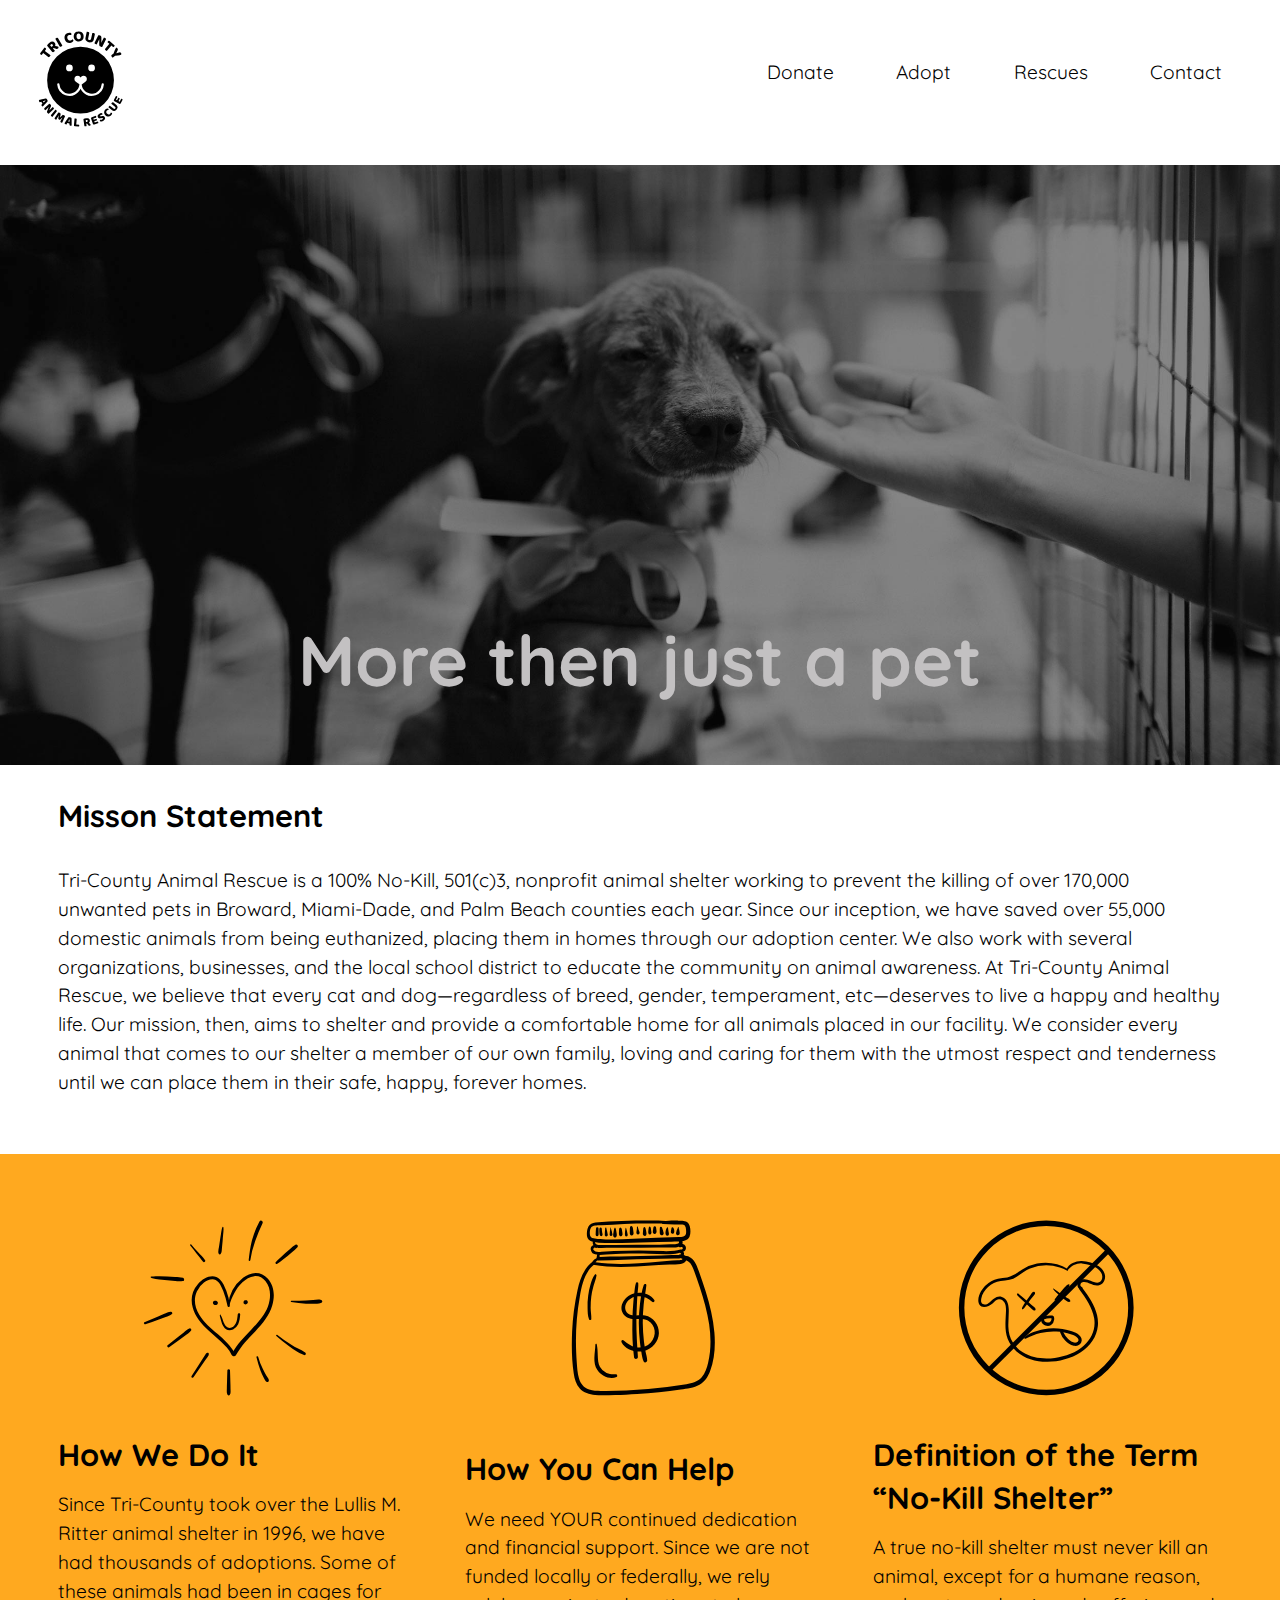
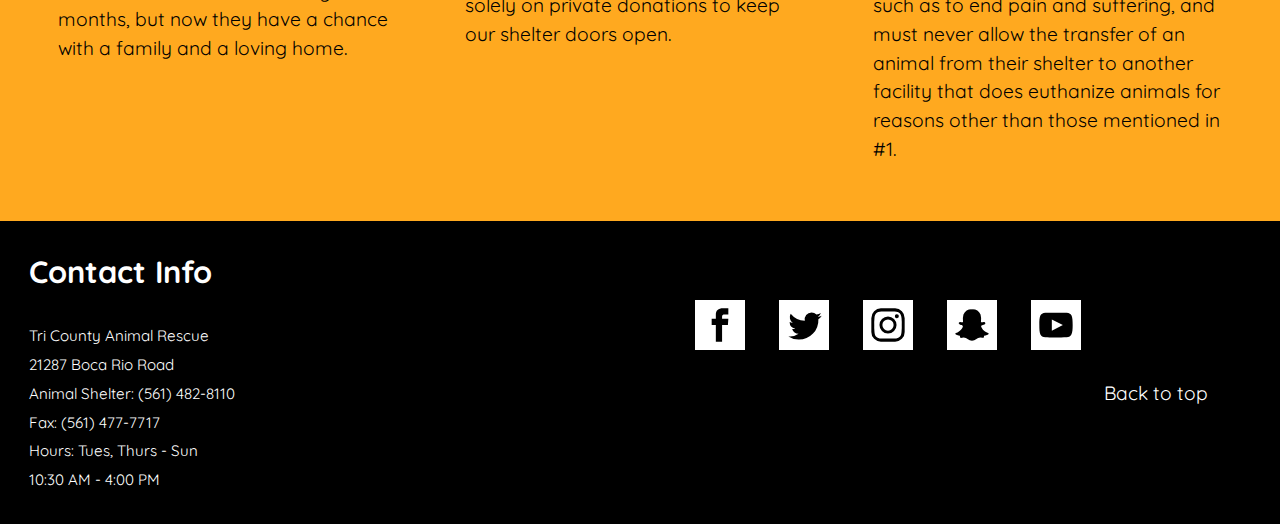
==== commit b0001ba3: "Add icons to index" ====
--- a/index.html
+++ b/index.html
@@ -37,44 +37,81 @@
     <div class="gutter-2 pad-t">
       <h2>Misson Statement</h2>
       <p class="pad-b">Tri-County Animal Rescue is a 100% No-Kill, 501(c)3, nonprofit animal shelter working to prevent the killing of over 170,000 unwanted pets in Broward, Miami-Dade, and Palm Beach counties each year. Since our inception, we have saved over 55,000 domestic animals from being euthanized, placing them in homes through our adoption center. We also work with several organizations, businesses, and the local school district to educate the community on animal awareness. At Tri-County Animal Rescue, we believe that every cat and dog—regardless of breed, gender, temperament, etc—deserves to live a happy and healthy life. Our mission, then, aims to shelter and provide a comfortable home for all animals placed in our facility. We consider every animal that comes to our shelter a member of our own family, loving and caring for them with the utmost respect and tenderness until we can place them in their safe, happy, forever homes.</p>
+    </div>
   </section>
 
-      <main class="grid gutter pad-t">
-        <div class="unit xs-1 s-1 m-1 l-1-3 gutter push pad-t">
-          <div class="center-text push">
-            <i class="icon i-192">
-              <svg><use xlink:href="images/icons.svg#how-we-do-it"/></svg>
-            </i>
-          </div>
-          <div class="push-1-4">
-            <h2 class="push-1-2">How We Do It</h2>
-            <p>Since Tri-County took over the Lullis M. Ritter animal shelter in 1996, we have had thousands of adoptions. Some of these animals had been in cages for months, but now they have a chance with a family and a loving home.</p>
-          </div>
-        </div>
+  <main class="grid gutter pad-t">
+    <div class="unit xs-1 s-1 m-1 l-1-3 gutter push pad-t">
+      <div class="center-text push">
+        <i class="icon i-192">
+          <svg><use xlink:href="images/icons.svg#how-we-do-it"/></svg>
+        </i>
+      </div>
+      <div class="push-1-4">
+        <h2 class="push-1-2">How We Do It</h2>
+        <p>Since Tri-County took over the Lullis M. Ritter animal shelter in 1996, we have had thousands of adoptions. Some of these animals had been in cages for months, but now they have a chance with a family and a loving home.</p>
+      </div>
+    </div>
 
-        <div class="unit xs-1 s-1 m-1 l-1-3 center-piece gutter push pad-t">
-          <div class="center-text push">
-            <i class="icon i-192 center-text">
-              <svg><use xlink:href="images/icons.svg#how-you-can-help"/></svg>
-            </i>
-          </div>
-          <div class="push pad-t-1-2">
-            <h2 class="push-1-2">How You Can Help</h2>
-            <p>We need YOUR continued dedication and financial support. Since we are not funded locally or federally, we rely solely on private donations to keep our shelter doors open.</p>
-          </div>
-        </div>
+    <div class="unit xs-1 s-1 m-1 l-1-3 center-piece gutter push pad-t">
+      <div class="center-text push">
+        <i class="icon i-192 center-text">
+          <svg><use xlink:href="images/icons.svg#how-you-can-help"/></svg>
+        </i>
+      </div>
+      <div class="push pad-t-1-2">
+        <h2 class="push-1-2">How You Can Help</h2>
+        <p>We need YOUR continued dedication and financial support. Since we are not funded locally or federally, we rely solely on private donations to keep our shelter doors open.</p>
+      </div>
+    </div>
 
-        <div class="unit xs-1 s-1 m-1 l-1-3 gutter push pad-t">
-          <div class="center-text push">
-            <i class="icon i-192 center-text">
-              <svg><use xlink:href="images/icons.svg#no-kill"/></svg>
-            </i>
-          </div>
-          <div class="push-1-2">
-            <h2 class="push-1-2">Definition of the Term “No-Kill Shelter”</h2>
-            <p>A true no-kill shelter must never kill an animal, except for a humane reason, such as to end pain and suffering, and must never allow the transfer of an animal from their shelter to another facility that does euthanize animals for reasons other than those mentioned in #1.</p>
-          </div>
-        </div>
-      </main>
-    </body>
-    </html>
+    <div class="unit xs-1 s-1 m-1 l-1-3 gutter push pad-t">
+      <div class="center-text push">
+        <i class="icon i-192 center-text">
+          <svg><use xlink:href="images/icons.svg#no-kill"/></svg>
+        </i>
+      </div>
+      <div class="push-1-2">
+        <h2 class="push-1-2">Definition of the Term “No-Kill Shelter”</h2>
+        <p>A true no-kill shelter must never kill an animal, except for a humane reason, such as to end pain and suffering, and must never allow the transfer of an animal from their shelter to another facility that does euthanize animals for reasons other than those mentioned in #1.</p>
+      </div>
+    </div>
+  </main>
+
+  <footer class="grid gutter pad-t pad-b">
+    <div class="unit xs-1-2 m-1-2 l-1-2">
+      <h2>Contact Info</h2>
+      <p class="micro push-0">Tri County Animal Rescue</p>
+      <p class="micro push-0">21287 Boca Rio Road</p>
+      <p class="micro push-0">Animal Shelter: (561) 482-8110</p>
+      <p class="micro push-0">Fax: (561) 477-7717</p>
+      <p class="micro push-0">Hours: Tues, Thurs - Sun</p>
+      <p class="micro push-0">10:30 AM - 4:00 PM</p>
+    </div>
+
+    <div class="unit xs-1-2 m-1-2 l-1-2 footer-icons text-center">
+      <a href="#">
+        <i class="icon i-24 facebook"></i>
+        <svg><use xlink:href="images/social-media-icons.svg#facebook"/></svg>
+      </a>
+      <a href="#">
+        <i class="icon i-24 twitter"></i>
+        <svg><use xlink:href="images/social-media-icons.svg#twitter"/></svg>
+      </a>
+      <a href="#">
+        <i class="icon i-24 instagram"></i>
+        <svg><use xlink:href="images/social-media-icons.svg#instagram"/></svg>
+      </a>
+      <a href="#">
+        <i class="icon i-24 snapchat"></i>
+        <svg><use xlink:href="images/social-media-icons.svg#snapchat"/></svg>
+      </a>
+      <a href="#">
+        <i class="icon i-24 youtube"></i>
+        <svg><use xlink:href="images/social-media-icons.svg#youtube"/></svg>
+      </a>
+      <a class="btn btn-ghost" href="index.html">Back to top</a>
+    </div>
+  </footer>
+</body>
+</html>
--- a/css/main.css
+++ b/css/main.css
@@ -29,12 +29,16 @@
 }
 
 i {
-  color: #fff;
+  color: #000;
 }
 
 main {
-  color: #fff;
-  background-color: #FFA91F;
+  color: #000;
+  background-color: #ffA91f;
+}
+
+.cards {
+  background-color: #fff;
 }
 
 label {
@@ -54,10 +58,49 @@
 
 .btn-ghost:hover {
   color: #fff;
-  background-color: #FFA91F;
-  border-color: #FFA91F;
+  background-color: #ffA91f;
+  border-color: #ffA91f;
 }
 
 .card {
-  border: solid 3px #C9C8C8;
+  border: solid 3px #c9c8c8;
+  color: #000;
 }
+
+ol {
+  list-style-type: none;
+}
+
+.embed {
+  position: relative;
+}
+
+.embed-1by1 {
+  padding-top: 100%;
+}
+
+.embed-item {
+  height: 100%;
+  left: 0;
+  position: absolute;
+  top: 0;
+  width: 100%;
+}
+
+footer {
+  background-color: #000;
+  color: #fff;
+}
+
+.facebook,
+.twitter,
+.instagram,
+.snapchat,
+.youtube {
+  color: #fff;
+}
+
+svg {
+  width: 50px;
+  height: auto;
+}
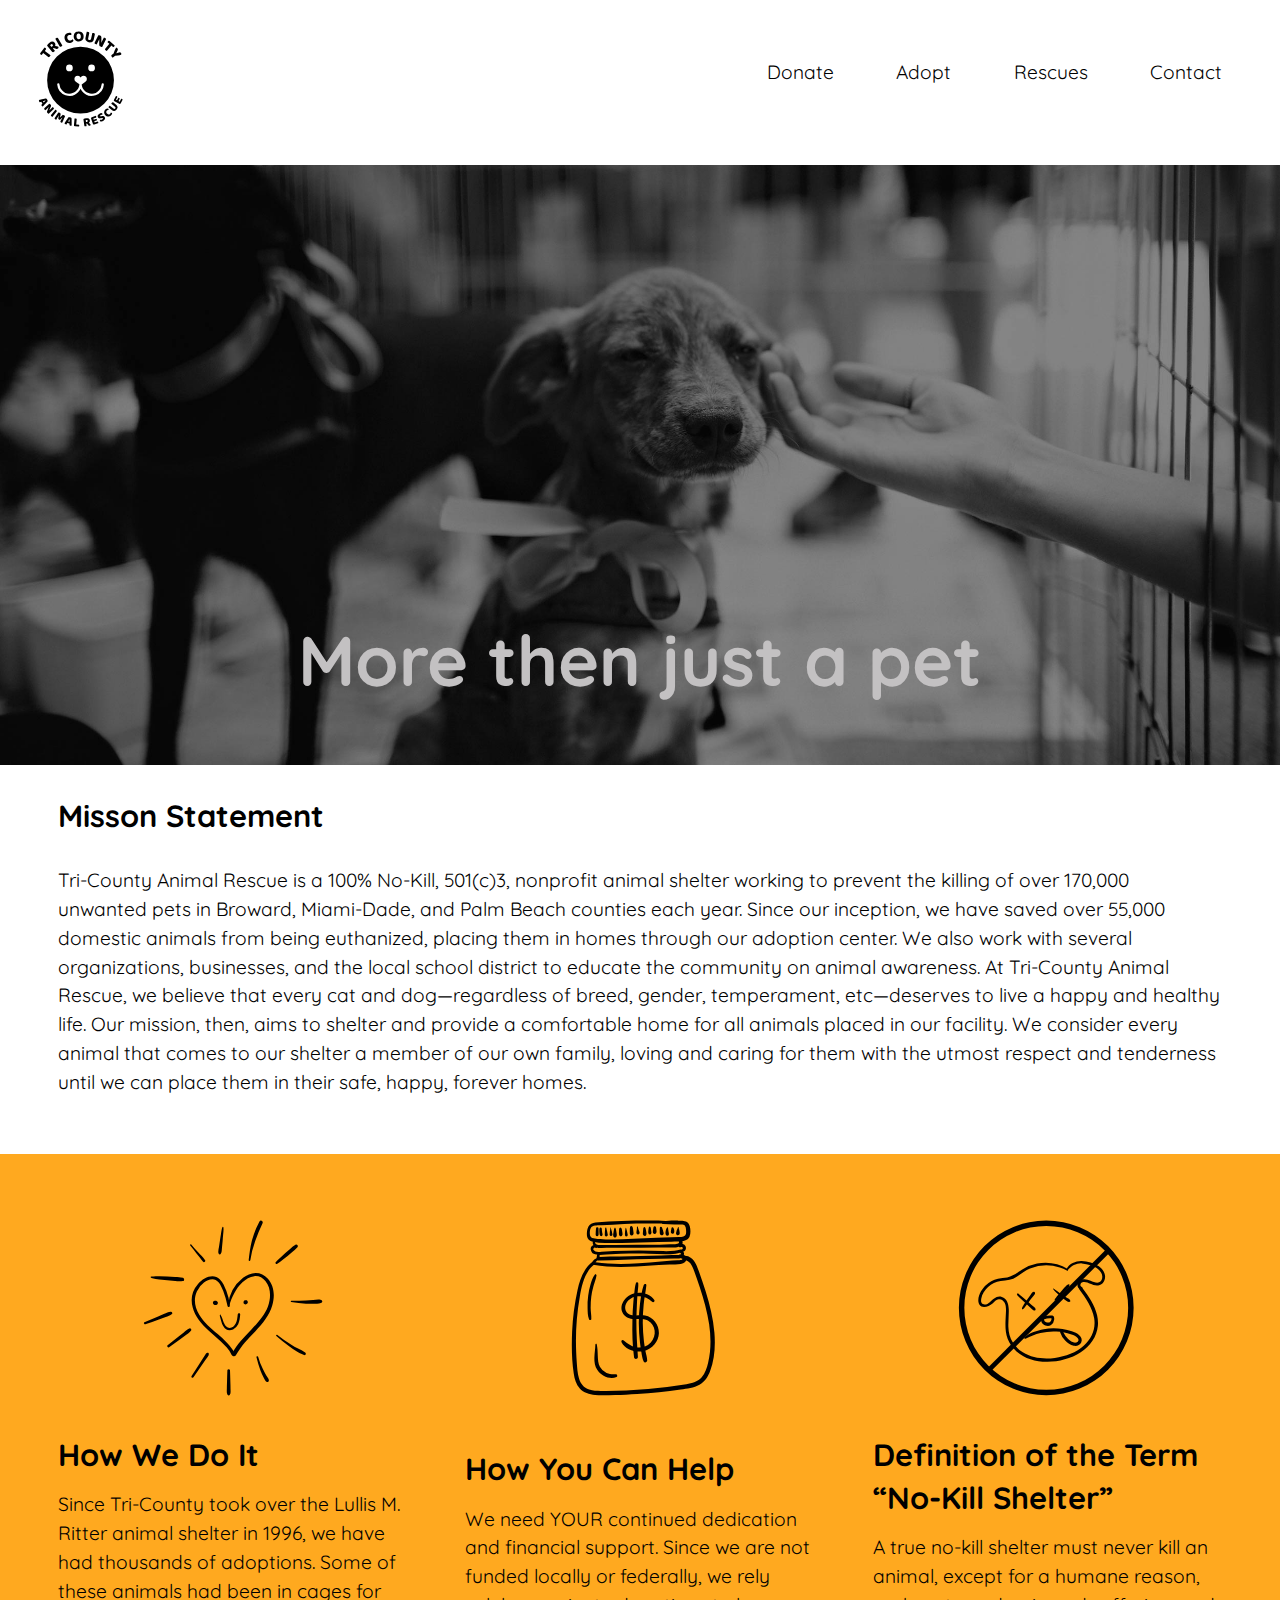
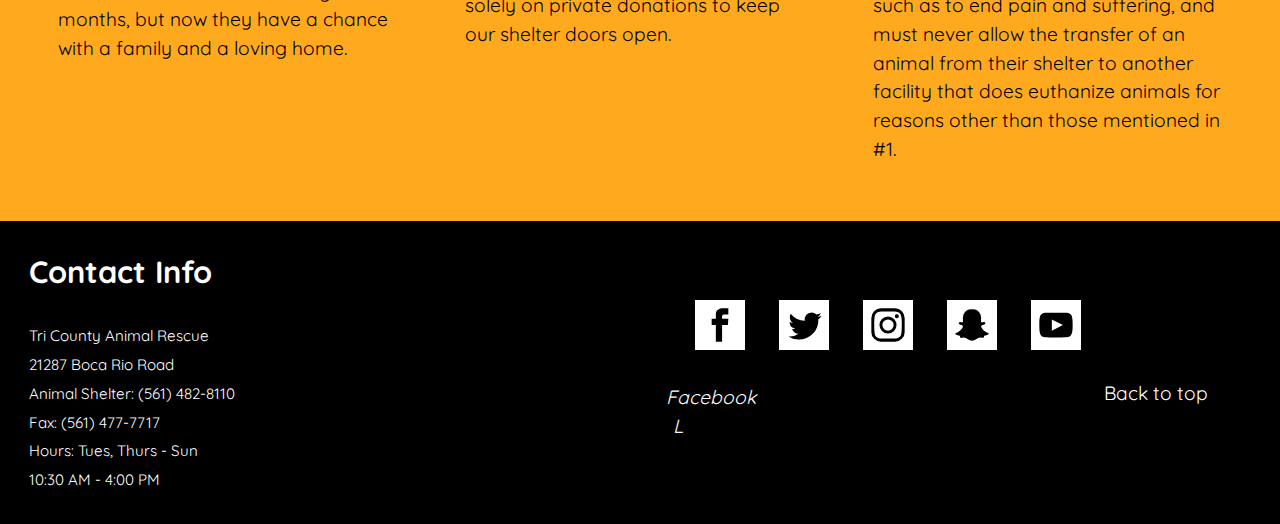
==== commit 8a58aa2c: "Add skip-links" ====
--- a/index.html
+++ b/index.html
@@ -11,14 +11,19 @@
   <link href="https://fonts.googleapis.com/css?family=Quicksand&display=swap" rel="stylesheet">
 </head>
 <body>
+  <ul class="skip-links">
+    <li><a href="#nav">skip to navigation</a></li>
+    <li><a href="#main">skip to main</a></li>
+  </ul>
+
   <header>
     <div class="grid gutter pad-t pad-b">
       <div class="unit xs-1-3 s-1-3 m-1-3 l-1-4">
-        <a href="index.html"><img class="logo" src="images/tri-county-animal-rescue-logo.svg" alt=""></a>
+        <a href="index.html"><img class="logo" src="images/tri-county-animal-rescue-logo.svg" alt="Tri County Animal Rescue Logo"></a>
       </div>
-      <nav class="nav unit xs-2-3 s-2-3 m-2-3 l-3-4 pad-t">
+      <nav role="navigation" id="nav" class="nav unit xs-2-3 s-2-3 m-2-3 l-3-4 pad-t">
         <ul class="list-group-inline text-right push-0">
-          <li class="gutter"><a href="#"></a>Donate</li>
+          <li class="gutter"><a href="donate.html"></a>Donate</li>
           <li class="gutter"><a href="adopt.html">Adopt</a></li>
           <li class="gutter"><a href="rescues.html">Rescues</a></li>
           <li class="gutter"><a href="contact.html">Contact</a></li>
@@ -33,47 +38,49 @@
     </div>
   </div>
 
-  <section>
-    <div class="gutter-2 pad-t">
-      <h2>Misson Statement</h2>
-      <p class="pad-b">Tri-County Animal Rescue is a 100% No-Kill, 501(c)3, nonprofit animal shelter working to prevent the killing of over 170,000 unwanted pets in Broward, Miami-Dade, and Palm Beach counties each year. Since our inception, we have saved over 55,000 domestic animals from being euthanized, placing them in homes through our adoption center. We also work with several organizations, businesses, and the local school district to educate the community on animal awareness. At Tri-County Animal Rescue, we believe that every cat and dog—regardless of breed, gender, temperament, etc—deserves to live a happy and healthy life. Our mission, then, aims to shelter and provide a comfortable home for all animals placed in our facility. We consider every animal that comes to our shelter a member of our own family, loving and caring for them with the utmost respect and tenderness until we can place them in their safe, happy, forever homes.</p>
-    </div>
-  </section>
+  <main role="main" id="main">
+    <section>
+      <div class="gutter-2 pad-t">
+        <h2>Misson Statement</h2>
+        <p class="pad-b">Tri-County Animal Rescue is a 100% No-Kill, 501(c)3, nonprofit animal shelter working to prevent the killing of over 170,000 unwanted pets in Broward, Miami-Dade, and Palm Beach counties each year. Since our inception, we have saved over 55,000 domestic animals from being euthanized, placing them in homes through our adoption center. We also work with several organizations, businesses, and the local school district to educate the community on animal awareness. At Tri-County Animal Rescue, we believe that every cat and dog—regardless of breed, gender, temperament, etc—deserves to live a happy and healthy life. Our mission, then, aims to shelter and provide a comfortable home for all animals placed in our facility. We consider every animal that comes to our shelter a member of our own family, loving and caring for them with the utmost respect and tenderness until we can place them in their safe, happy, forever homes.</p>
+      </div>
+    </section>
 
-  <main class="grid gutter pad-t">
-    <div class="unit xs-1 s-1 m-1 l-1-3 gutter push pad-t">
-      <div class="center-text push">
-        <i class="icon i-192">
-          <svg><use xlink:href="images/icons.svg#how-we-do-it"/></svg>
-        </i>
+    <div class="illustration grid gutter pad-t">
+      <div class="unit xs-1 s-1 m-1 l-1-3 gutter push pad-t">
+        <div class="center-text push">
+          <i class="icon i-192">
+            <svg><use xlink:href="images/icons.svg#how-we-do-it"/></svg>
+          </i>
+        </div>
+        <div class="push-1-4">
+          <h2 class="push-1-2">How We Do It</h2>
+          <p>Since Tri-County took over the Lullis M. Ritter animal shelter in 1996, we have had thousands of adoptions. Some of these animals had been in cages for months, but now they have a chance with a family and a loving home.</p>
+        </div>
       </div>
-      <div class="push-1-4">
-        <h2 class="push-1-2">How We Do It</h2>
-        <p>Since Tri-County took over the Lullis M. Ritter animal shelter in 1996, we have had thousands of adoptions. Some of these animals had been in cages for months, but now they have a chance with a family and a loving home.</p>
+
+      <div class="unit xs-1 s-1 m-1 l-1-3 center-piece gutter push pad-t">
+        <div class="center-text push">
+          <i class="icon i-192 center-text">
+            <svg><use xlink:href="images/icons.svg#how-you-can-help"/></svg>
+          </i>
+        </div>
+        <div class="push pad-t-1-2">
+          <h2 class="push-1-2">How You Can Help</h2>
+          <p>We need YOUR continued dedication and financial support. Since we are not funded locally or federally, we rely solely on private donations to keep our shelter doors open.</p>
+        </div>
       </div>
-    </div>
 
-    <div class="unit xs-1 s-1 m-1 l-1-3 center-piece gutter push pad-t">
-      <div class="center-text push">
-        <i class="icon i-192 center-text">
-          <svg><use xlink:href="images/icons.svg#how-you-can-help"/></svg>
-        </i>
-      </div>
-      <div class="push pad-t-1-2">
-        <h2 class="push-1-2">How You Can Help</h2>
-        <p>We need YOUR continued dedication and financial support. Since we are not funded locally or federally, we rely solely on private donations to keep our shelter doors open.</p>
-      </div>
-    </div>
-
-    <div class="unit xs-1 s-1 m-1 l-1-3 gutter push pad-t">
-      <div class="center-text push">
-        <i class="icon i-192 center-text">
-          <svg><use xlink:href="images/icons.svg#no-kill"/></svg>
-        </i>
-      </div>
-      <div class="push-1-2">
-        <h2 class="push-1-2">Definition of the Term “No-Kill Shelter”</h2>
-        <p>A true no-kill shelter must never kill an animal, except for a humane reason, such as to end pain and suffering, and must never allow the transfer of an animal from their shelter to another facility that does euthanize animals for reasons other than those mentioned in #1.</p>
+      <div class="unit xs-1 s-1 m-1 l-1-3 gutter push pad-t">
+        <div class="center-text push">
+          <i class="icon i-192 center-text">
+            <svg><use xlink:href="images/icons.svg#no-kill"/></svg>
+          </i>
+        </div>
+        <div class="push-1-2">
+          <h2 class="push-1-2">Definition of the Term “No-Kill Shelter”</h2>
+          <p>A true no-kill shelter must never kill an animal, except for a humane reason, such as to end pain and suffering, and must never allow the transfer of an animal from their shelter to another facility that does euthanize animals for reasons other than those mentioned in #1.</p>
+        </div>
       </div>
     </div>
   </main>
@@ -90,8 +97,8 @@
     </div>
 
     <div class="unit xs-1-2 m-1-2 l-1-2 footer-icons text-center">
-      <a href="#">
-        <i class="icon i-24 facebook"></i>
+      <a href="">
+        <i class="icon i-24 facebook">Facebook L</i>
         <svg><use xlink:href="images/social-media-icons.svg#facebook"/></svg>
       </a>
       <a href="#">
--- a/css/main.css
+++ b/css/main.css
@@ -34,7 +34,10 @@
 
 main {
   color: #000;
-  background-color: #ffA91f;
+}
+
+.illustration {
+  background-color: #ffa91f;
 }
 
 .cards {
@@ -58,8 +61,8 @@
 
 .btn-ghost:hover {
   color: #fff;
-  background-color: #ffA91f;
-  border-color: #ffA91f;
+  background-color: #ffa91f;
+  border-color: #ffa91f;
 }
 
 .card {
